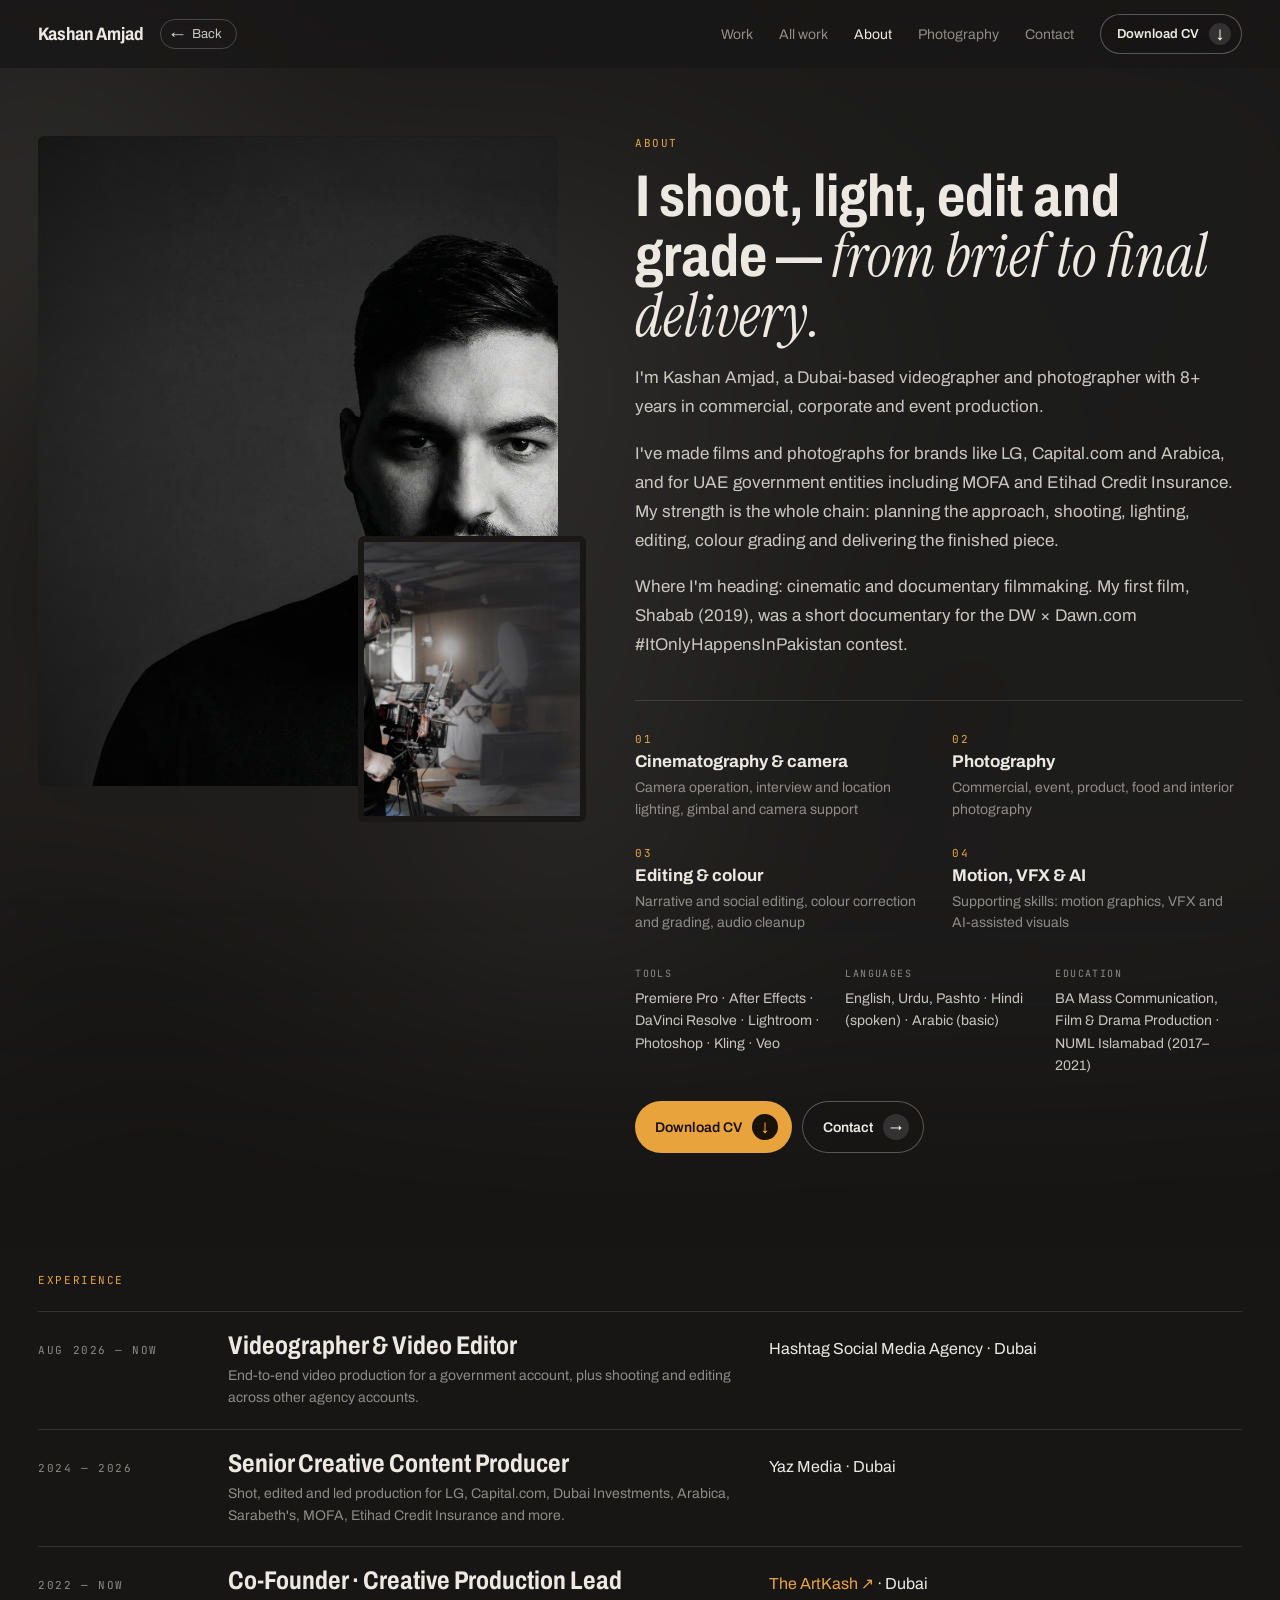
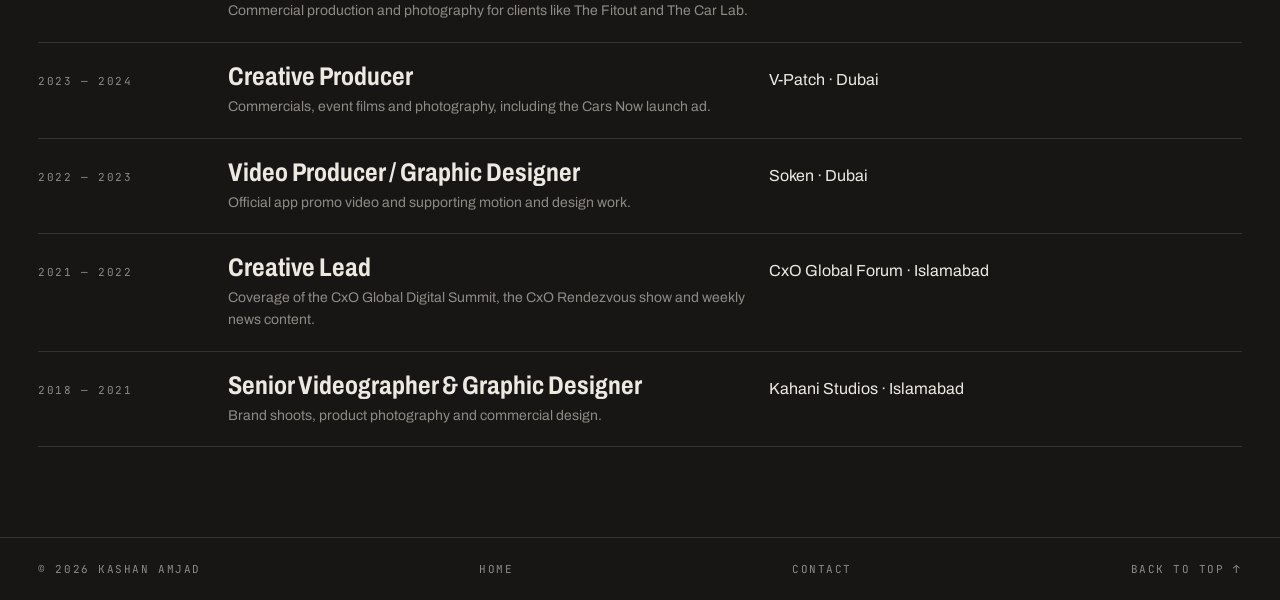
==== about/index.html @ 75e59e35 "Fix back to top, open CV in new tab, keep phone intro text off the face Co-Authored-By: Claude Opus " ====
<!doctype html>
<html lang="en">
<head>
  <meta charset="utf-8" />
  <meta name="viewport" content="width=device-width, initial-scale=1" />
  <title>About — Kashan Amjad</title>
  <meta name="description" content="About Kashan Amjad: Dubai-based senior videographer and photographer with 8+ years across commercials, corporate films, events, interiors and food." />
  <meta name="theme-color" content="#171615" />
  <link rel="icon" href="/webicon.PNG" />
  <link rel="preconnect" href="https://fonts.googleapis.com" />
  <link rel="preconnect" href="https://fonts.gstatic.com" crossorigin />
  <link href="https://fonts.googleapis.com/css2?family=Archivo:wdth,wght@62..125,300..900&family=Instrument+Serif:ital@0;1&family=JetBrains+Mono:wght@400;500&display=swap" rel="stylesheet" />
  <link rel="stylesheet" href="/assets/css/site.css" />
</head>
<body>
  <div class="grain" aria-hidden="true"></div>
  <header class="site-header always">
    <div class="left"><a class="brand" href="/">Kashan Amjad</a><a class="back" href="/" data-back>← <span>Back</span></a></div>
    <nav class="site-nav" aria-label="Main">
      <a href="/#work">Work</a><a href="/#more">All work</a><a href="/about/" aria-current="page">About</a><a href="/photography/">Photography</a><a href="/#contact">Contact</a>
      <a class="pill ghost sm" data-cv href="/cv/" target="_blank" rel="noopener">Download CV <i>↓</i></a>
      <button class="menu-btn" aria-label="Menu" aria-expanded="false"><span></span><span></span></button>
    </nav>
  </header>
  <div class="mobile-menu"><a href="/#work">Work</a><a href="/#more">All work</a><a href="/about/">About</a><a href="/photography/">Photography</a><a href="/#contact">Contact</a><a class="pill solid" data-cv href="/cv/" target="_blank" rel="noopener">Download CV <i>↓</i></a></div>

    <main class="page" id="main">
    <div class="page-ambient" style="background-image:url(/assets/media/people/at-work.jpg)"></div>
    <section class="about">
      <div class="pics reveal"><div class="main" id="pic-main" role="img" aria-label="Portrait of Kashan Amjad"></div><div class="small" id="pic-small" role="img"></div></div>
      <div>
        <div class="mono amber">About</div>
        <h1 id="ab-h"></h1>
        <div class="bio" id="ab-bio"></div>
        <div class="skills" id="ab-skills"></div>
        <div class="facts-row"><div><span class="mono">Tools</span><span id="ab-tools"></span></div><div><span class="mono">Languages</span><span id="ab-lang"></span></div><div><span class="mono">Education</span><span id="ab-edu"></span></div></div>
        <div class="p-ctas"><a class="pill solid" data-cv href="/cv/" target="_blank" rel="noopener">Download CV <i>↓</i></a><a class="pill ghost" href="/#contact">Contact <i>→</i></a></div>
      </div>
    </section>
    <section class="xp"><div class="mono amber">Experience</div><ol id="xp"></ol></section>
  </main>

  <footer class="site-footer mono"><span>© <span data-year></span> Kashan Amjad</span><a href="/">Home</a><a href="/#contact">Contact</a><a href="#top" data-top>Back to top ↑</a></footer>
  <script src="/assets/js/common.js"></script>
  <script>
  (async () => {
    const { $, esc, load, header, reveal, fillProfile } = KA;
    header();
    const { profile: me } = await load();
    const a = me.about;
    $("#pic-main").style.backgroundImage = `url(${me.portrait})`;
    $("#pic-small").style.backgroundImage = `url(${a.photo})`;
    $("#pic-small").setAttribute("aria-label", a.photo_alt || "");
    $("#ab-h").innerHTML = `${esc(a.headline)} <span class="serif">${esc(a.headline_accent)}</span>`;
    $("#ab-bio").innerHTML = (a.bio || []).map((t) => `<p>${esc(t)}</p>`).join("");
    $("#ab-skills").innerHTML = (a.skills || []).map((s, i) => `<div><span class="mono amber">0${i + 1}</span><b>${esc(s.name)}</b><p>${esc(s.detail)}</p></div>`).join("");
    $("#ab-tools").textContent = (a.tools || []).join(" · ");
    $("#ab-lang").textContent = a.languages || "";
    $("#ab-edu").textContent = a.education || "";
    $("#xp").innerHTML = (me.experience || []).map((x) => `<li><span class="mono muted">${esc(x.dates)}</span><div><b>${esc(x.title)}</b><p>${esc(x.summary || "")}</p></div><span class="co">${x.link ? `<a href="${esc(x.link)}" target="_blank" rel="noopener">${esc(x.company)} ↗</a>` : esc(x.company)} · ${esc(x.place || "")}</span></li>`).join("");
    fillProfile(me);
    reveal();
  })();
  </script>
</body>
</html>
---- assets/css/site.css ----
/* Kashan Amjad — portfolio. Content lives in /content/*.json (edited via Pages CMS). */
:root{
  --bg:#171615; --bg2:#1f1d1b; --text:#ede9e2; --soft:#c9c5be; --muted:#8e8a84; --line:rgba(255,255,255,.12);
  --amber:#e8a33d; --ink:#1a1206;
  --display:"Archivo",system-ui,-apple-system,sans-serif; --serif:"Instrument Serif",Georgia,serif; --mono:"JetBrains Mono",ui-monospace,monospace;
  --ease:cubic-bezier(.22,1,.36,1); --pad:clamp(20px,3vw,40px);
}
*,*::before,*::after{box-sizing:border-box;margin:0;padding:0}
html{scroll-behavior:smooth;-webkit-text-size-adjust:100%}
body{background:var(--bg);color:var(--text);font-family:var(--display);-webkit-font-smoothing:antialiased;overflow-x:hidden;min-height:100vh}
img,video{display:block;max-width:100%}
a{color:inherit}
button{font:inherit;color:inherit;background:none;border:0;cursor:pointer}
:focus-visible{outline:2px solid var(--amber);outline-offset:3px}
::selection{background:var(--amber);color:var(--ink)}

.mono{font-family:var(--mono);font-size:11px;letter-spacing:.14em;text-transform:uppercase}
.serif{font-family:var(--serif);font-style:italic;font-weight:400}
.amber{color:var(--amber)}
.muted{color:var(--muted)}
.sr-only{position:absolute;width:1px;height:1px;overflow:hidden;clip:rect(0 0 0 0);white-space:nowrap}

.grain{position:fixed;inset:0;pointer-events:none;z-index:90;opacity:.08;mix-blend-mode:overlay;background-image:url("data:image/svg+xml,%3Csvg xmlns='http://www.w3.org/2000/svg' width='200' height='200'%3E%3Cfilter id='n'%3E%3CfeTurbulence type='fractalNoise' baseFrequency='.85' numOctaves='3' stitchTiles='stitch'/%3E%3C/filter%3E%3Crect width='100%25' height='100%25' filter='url(%23n)'/%3E%3C/svg%3E")}
.glass{background:rgba(28,26,24,.42);backdrop-filter:blur(22px) saturate(1.3);-webkit-backdrop-filter:blur(22px) saturate(1.3);border:1px solid rgba(255,255,255,.12);border-radius:16px}

.pill{display:inline-flex;align-items:center;gap:10px;border-radius:999px;padding:12px 14px 12px 20px;font-size:14px;font-weight:600;text-decoration:none;white-space:nowrap;transition:transform .3s var(--ease),background .3s,border-color .3s}
.pill:hover{transform:translateY(-2px)}
.pill i{width:26px;height:26px;border-radius:50%;display:grid;place-items:center;font-style:normal;font-size:12px;flex:none}
.pill.solid{background:var(--amber);color:var(--ink)} .pill.solid i{background:var(--ink);color:var(--amber)}
.pill.ghost{border:1px solid rgba(255,255,255,.28);background:rgba(23,22,21,.35);backdrop-filter:blur(12px);-webkit-backdrop-filter:blur(12px)}
.pill.ghost:hover{border-color:rgba(255,255,255,.6)}
.pill.ghost i{background:rgba(255,255,255,.12)}
.pill.sm{padding:8px 10px 8px 16px;font-size:13px} .pill.sm i{width:22px;height:22px}

/* header */
.site-header{position:fixed;top:0;left:0;right:0;display:flex;justify-content:space-between;align-items:center;padding:20px var(--pad);z-index:60;transition:background .4s,padding .4s}
.site-header.solid,.site-header.always{background:rgba(23,22,21,.72);backdrop-filter:blur(16px);-webkit-backdrop-filter:blur(16px);padding-top:14px;padding-bottom:14px}
.brand{font-size:18px;font-weight:700;font-stretch:85%;text-decoration:none;transition:opacity .4s,transform .4s var(--ease)}
.home .site-header:not(.solid) .brand{opacity:0;transform:translateY(-6px);pointer-events:none}
.site-nav{display:flex;gap:26px;font-size:14px;color:var(--muted);align-items:center}
.site-nav a{text-decoration:none;transition:color .25s} .site-nav a:hover,.site-nav a[aria-current]{color:var(--text)}
.site-nav .pill{color:var(--text)}
.menu-btn{display:none;width:40px;height:40px;border-radius:50%;border:1px solid rgba(255,255,255,.28);position:relative}
.menu-btn span{position:absolute;left:12px;right:12px;height:1.5px;background:var(--text);transition:transform .35s var(--ease),top .35s var(--ease)}
.menu-btn span:first-child{top:16px} .menu-btn span:last-child{top:22px}
.menu-btn[aria-expanded="true"] span:first-child{top:19px;transform:rotate(45deg)}
.menu-btn[aria-expanded="true"] span:last-child{top:19px;transform:rotate(-45deg)}
.mobile-menu{position:fixed;inset:0;z-index:55;background:var(--bg);display:flex;flex-direction:column;justify-content:center;gap:6px;padding:0 24px;clip-path:inset(0 0 100% 0);transition:clip-path .6s var(--ease)}
.mobile-menu.open{clip-path:inset(0)}
.mobile-menu a{font-size:52px;font-weight:800;font-stretch:68%;text-transform:uppercase;text-decoration:none;line-height:1.05}
.mobile-menu .pill{margin-top:24px;align-self:flex-start;font-size:15px;font-stretch:100%;text-transform:none}

/* reveal */
.reveal{opacity:0;transform:translateY(24px);transition:opacity .9s var(--ease),transform .9s var(--ease)}
.reveal.in{opacity:1;transform:none}
.rise{opacity:0;transform:translateY(18px);animation:rise 1s var(--ease) forwards}
@keyframes rise{to{opacity:1;transform:none}}

/* ---------- HOME: intro ---------- */
.intro{position:relative;min-height:calc(100svh - 64px);display:grid;grid-template-columns:1.05fr .95fr;align-items:center;overflow:hidden}
.intro .photo{position:absolute;right:0;top:0;bottom:0;width:62%;background:var(--bg2) 55% 30%/cover no-repeat}
.intro .photo::after{content:"";position:absolute;inset:0;background:linear-gradient(90deg,var(--bg) 0%,rgba(23,22,21,.6) 28%,rgba(23,22,21,0) 55%),linear-gradient(0deg,var(--bg) 0%,rgba(23,22,21,0) 30%)}
.intro .copy{position:relative;z-index:2;padding:120px var(--pad) 70px}
.intro h1{font-size:clamp(64px,9.5vw,152px);line-height:.84;font-weight:800;font-stretch:66%;text-transform:uppercase;margin-top:18px}
.intro h1 .serif{text-transform:none;font-size:.92em;color:var(--amber);display:block;margin-left:.15em}
.intro .role{font-size:clamp(18px,1.6vw,22px);margin-top:22px;font-weight:600}
.intro .role span{display:block;font-family:var(--mono);font-size:11px;letter-spacing:.14em;text-transform:uppercase;color:var(--muted);font-weight:400;margin-top:8px}
.intro .lead{max-width:520px;font-size:17px;line-height:1.65;color:var(--soft);margin-top:22px}
.intro .ctas{display:flex;gap:12px;margin-top:30px;flex-wrap:wrap}
.intro .clients{margin-top:40px;padding-top:18px;border-top:1px solid var(--line);max-width:560px}
.intro .clients p{margin-top:8px;font-size:14px;color:var(--soft);line-height:1.7}
.peek{position:absolute;left:0;right:0;bottom:0;height:64px;display:flex;align-items:center;justify-content:center;gap:12px;z-index:3;color:var(--muted);text-decoration:none}
.peek b{display:inline-block;width:1px;height:26px;background:linear-gradient(var(--amber),transparent);animation:drip 2s infinite}
@keyframes drip{0%{transform:scaleY(0);transform-origin:top}50%{transform:scaleY(1);transform-origin:top}100%{opacity:0}}

/* ---------- HOME: stacked carousel ---------- */
.reel{position:relative;height:100svh;min-height:640px;overflow:hidden;isolation:isolate}
.reel .ambient{position:absolute;inset:-15%;background-size:cover;background-position:center;filter:blur(100px) saturate(1.25);opacity:.38;z-index:-2;transition:background-image .8s}
.reel .vig{position:absolute;inset:0;z-index:-1;background:radial-gradient(ellipse at 50% 42%,transparent 25%,rgba(10,9,8,.75) 100%)}
.reel .label{position:absolute;top:84px;left:var(--pad);right:var(--pad);display:flex;justify-content:space-between;color:var(--muted)}
.stage{position:absolute;left:0;right:0;top:118px;height:calc(100% - 456px);touch-action:pan-y;cursor:grab;user-select:none;-webkit-user-select:none}
.stage:active{cursor:grabbing}
.card{position:absolute;left:50%;top:50%;border-radius:18px;overflow:hidden;background:var(--bg2) var(--pos,center)/cover no-repeat;
  transition:transform .8s var(--ease),filter .8s var(--ease),opacity .8s var(--ease);box-shadow:0 40px 80px -30px rgba(0,0,0,.85);will-change:transform}
.card video{position:absolute;inset:0;width:100%;height:100%;object-fit:cover;object-position:var(--pos,center);opacity:0;transition:opacity .6s}
.card.playing video{opacity:1}
.card .tag{position:absolute;left:16px;top:14px;opacity:0;transition:opacity .5s;z-index:2}
.card.active .tag{opacity:1}
.card .tag span{background:rgba(23,22,21,.6);backdrop-filter:blur(10px);padding:6px 10px;border-radius:999px;display:inline-block}
.card .mini{position:absolute;left:14px;bottom:12px;font-weight:700;font-size:15px;transition:opacity .4s;z-index:2;text-shadow:0 1px 8px rgba(0,0,0,.6)}
.card.active .mini{opacity:0}
.credits{position:absolute;left:0;right:0;bottom:36px;display:grid;grid-template-columns:1fr auto 1fr;align-items:end;padding:0 var(--pad);gap:20px}
.c-title{font-size:clamp(44px,5.4vw,82px);line-height:.88;font-weight:800;font-stretch:68%;text-transform:uppercase}
.c-sub{font-size:clamp(22px,2.1vw,30px);margin-top:4px}
.meta{display:flex;gap:28px;margin-top:14px}
.meta .mono{color:var(--muted);font-size:10px} .meta p{margin-top:5px;font-size:15px}
.swap{transition:opacity .35s,transform .45s var(--ease)} .swap.out{opacity:0;transform:translateY(10px)}
.ctr{display:flex;flex-direction:column;align-items:center;gap:14px}
.arrows{display:flex;gap:10px}
.arrows button{width:48px;height:48px;border-radius:50%;border:1px solid rgba(255,255,255,.25);background:rgba(23,22,21,.4);backdrop-filter:blur(12px);font-size:18px;transition:background .3s,color .3s}
.arrows button:hover{background:var(--amber);color:var(--ink)}
.dots{display:flex;gap:6px} .dots button{width:6px;height:6px;border-radius:3px;background:rgba(255,255,255,.3);transition:width .5s var(--ease),background .5s;padding:0}
.dots button[aria-current]{width:26px;background:var(--amber)}
.rgt{display:flex;justify-content:flex-end;gap:10px;flex-wrap:wrap}

/* ---------- windows grid (home "More work" + /work/) ---------- */
.more{padding:110px var(--pad) 90px;position:relative}
.sec-head{display:flex;justify-content:space-between;align-items:flex-end;gap:20px;flex-wrap:wrap}
.h-xl{font-size:clamp(56px,7vw,110px);line-height:.85;font-weight:800;font-stretch:68%;text-transform:uppercase}
.h-xl .serif{text-transform:none;color:var(--amber)}
.filters{display:flex;gap:8px;flex-wrap:wrap;font-size:13px}
.filters button{border-radius:999px;padding:9px 16px;border:1px solid rgba(255,255,255,.14);background:rgba(28,26,24,.42);backdrop-filter:blur(12px);transition:background .3s,color .3s}
.filters button[aria-pressed="true"]{background:var(--text);color:var(--bg);border-color:var(--text)}
.grid{display:grid;grid-template-columns:repeat(4,1fr);grid-auto-rows:220px;grid-auto-flow:dense;gap:14px;margin-top:30px}
.win{position:relative;border-radius:14px;overflow:hidden;background:var(--bg2) var(--pos,center)/cover no-repeat;text-decoration:none;transition:transform .5s var(--ease)}
.win:hover{transform:scale(.985)}
.win::before{content:"";position:absolute;inset:0;background:linear-gradient(0deg,rgba(23,22,21,.7),transparent 55%)}
.win .cap{position:absolute;left:10px;right:10px;bottom:10px;padding:12px 14px}
.win .cap b{display:block;font-size:18px;font-stretch:85%}
.win .cap span{display:block;font-family:var(--mono);font-size:9px;letter-spacing:.14em;text-transform:uppercase;color:#d8d3cb;margin-top:5px}
.win.big{grid-column:span 2;grid-row:span 2} .win.wide{grid-column:span 2}
.win[hidden]{display:none}

/* ---------- contact ---------- */
.contact{padding:100px var(--pad) 70px;border-top:1px solid var(--line);position:relative;overflow:hidden}
.contact::before{content:"";position:absolute;width:900px;height:900px;right:-300px;bottom:-560px;background:radial-gradient(circle,rgba(232,163,61,.18),transparent 60%);pointer-events:none}
.contact h2{font-size:clamp(56px,9vw,150px);line-height:.85;font-weight:800;font-stretch:66%;text-transform:uppercase;position:relative;margin-top:16px}
.contact h2 .serif{display:block;text-transform:none;font-weight:400;color:var(--amber)}
.contact .row{display:flex;gap:12px;flex-wrap:wrap;margin-top:36px;position:relative}
.site-footer{display:flex;justify-content:space-between;gap:16px;flex-wrap:wrap;padding:24px var(--pad);border-top:1px solid var(--line);color:var(--muted)}
.site-footer a{text-decoration:none} .site-footer a:hover{color:var(--amber)}

/* ---------- project page ---------- */
.page{padding-top:96px}
.project{display:grid;grid-template-columns:minmax(320px,440px) 1fr;gap:clamp(28px,4vw,56px);padding:24px var(--pad) 80px;position:relative}
.project .ambient,.page-ambient{position:fixed;inset:-15%;background-size:cover;background-position:center;filter:blur(110px) saturate(1.2);opacity:.22;z-index:-1;pointer-events:none}
.p-info{position:sticky;top:96px;align-self:start}
.p-title{font-size:clamp(48px,5vw,80px);line-height:.88;font-weight:800;font-stretch:64%;text-transform:uppercase;margin-top:14px;overflow-wrap:break-word;hyphens:manual}
.p-sub{font-size:clamp(24px,2.4vw,34px);margin-top:6px}
.p-summary{margin-top:22px;font-size:16px;line-height:1.65;color:var(--soft)}
.facts{margin-top:26px;border-top:1px solid var(--line)}
.facts div{display:grid;grid-template-columns:110px 1fr;gap:12px;padding:11px 0;border-bottom:1px solid var(--line);font-size:15px}
.facts dt{color:var(--muted)} .facts dd{line-height:1.45}
.p-ctas{display:flex;gap:10px;margin-top:24px;flex-wrap:wrap}
.p-media{min-width:0}
.hero-media{position:relative;aspect-ratio:16/9;border-radius:12px;overflow:hidden;background:var(--bg2) var(--pos,center)/cover no-repeat}
.hero-media video{position:absolute;inset:0;width:100%;height:100%;object-fit:cover}
button.hero-media{display:block;width:100%;text-align:left}
.hero-media.v{aspect-ratio:9/16;width:auto;height:min(78svh,820px);max-width:100%;margin:0 auto}
.hero-cta{position:absolute;left:16px;bottom:16px}
.films{display:grid;grid-template-columns:repeat(auto-fill,minmax(220px,1fr));gap:12px;margin-top:14px}
.film{position:relative;aspect-ratio:16/9;border-radius:10px;overflow:hidden;background:var(--bg2) center/cover no-repeat;text-align:left}
.film::after{content:"";position:absolute;inset:0;background:linear-gradient(0deg,rgba(23,22,21,.75),transparent 60%)}
.film .play{position:absolute;right:10px;top:10px;width:40px;height:40px;border-radius:50%;background:var(--amber);color:var(--ink);display:grid;place-items:center;font-size:13px;padding-left:2px;z-index:2;transition:transform .3s var(--ease)}
.film:hover .play{transform:scale(1.1)}
.film span{position:absolute;left:12px;bottom:10px;z-index:2;font-weight:700;font-size:15px}
.stills{columns:2;column-gap:12px;margin-top:14px}
.stills button{display:block;width:100%;margin-bottom:12px;border-radius:10px;overflow:hidden;break-inside:avoid}
.stills img{width:100%;height:auto;transition:transform .8s var(--ease)}
.stills button:hover img{transform:scale(1.03)}
.label-row{display:flex;justify-content:space-between;align-items:center;margin-top:36px;color:var(--muted)}
.next{display:flex;align-items:center;justify-content:space-between;gap:20px;padding:0 var(--pad);height:140px;position:relative;overflow:hidden;text-decoration:none;border-top:1px solid var(--line)}
.next .bgi{position:absolute;inset:0;background:center/cover no-repeat;filter:brightness(.35);transition:transform 1.2s var(--ease),filter .6s}
.next:hover .bgi{transform:scale(1.04);filter:brightness(.5)}
.next > *:not(.bgi){position:relative}
.next b{font-size:clamp(40px,5vw,72px);font-weight:800;font-stretch:68%;text-transform:uppercase}

/* ---------- about ---------- */
.about{display:grid;grid-template-columns:minmax(300px,520px) 1fr;gap:clamp(32px,6vw,80px);padding:40px var(--pad) 80px}
.about .pics{position:relative;align-self:start}
.about .pics .main{aspect-ratio:4/5;border-radius:6px;background:var(--bg2) 30% center/cover no-repeat}
.about .pics .small{position:absolute;right:-28px;bottom:-36px;width:44%;aspect-ratio:4/5;border-radius:6px;border:6px solid var(--bg);background:var(--bg2) center/cover no-repeat}
.about h1{font-size:clamp(40px,4.6vw,68px);line-height:1.02;font-weight:700;font-stretch:78%;margin-top:16px}
.about h1 .serif{font-weight:400}
.about .bio p{margin-top:18px;font-size:17px;line-height:1.7;color:var(--soft);max-width:680px}
.skills{display:grid;grid-template-columns:repeat(2,1fr);gap:22px 28px;margin-top:40px;padding-top:28px;border-top:1px solid var(--line)}
.skills b{display:block;font-size:17px;margin-top:6px} .skills p{color:var(--muted);font-size:14px;line-height:1.55;margin-top:6px}
.facts-row{display:grid;grid-template-columns:repeat(3,1fr);gap:24px;margin-top:32px;font-size:14px;color:var(--soft);line-height:1.6}
.facts-row .mono{color:var(--muted);font-size:10px;display:block;margin-bottom:6px}
.xp{padding:40px var(--pad) 90px}
.xp ol{list-style:none;margin-top:24px;border-top:1px solid var(--line)}
.xp li{display:grid;grid-template-columns:170px 1.1fr 1fr;gap:20px;padding:20px 0;border-bottom:1px solid var(--line);align-items:baseline}
.xp li b{font-size:clamp(20px,2vw,26px);font-weight:700;font-stretch:80%}
.xp li p{color:var(--muted);font-size:14px;line-height:1.55;margin-top:6px}
.xp li .co{font-size:16px} .xp li .co a{text-decoration:none;color:var(--amber)}

/* ---------- photography ---------- */
.photo-head{padding:40px var(--pad) 0}
.masonry{columns:4 260px;column-gap:12px;padding:30px var(--pad) 90px}
.masonry button{display:block;width:100%;margin-bottom:12px;border-radius:10px;overflow:hidden;break-inside:avoid;position:relative}
.masonry img{width:100%;height:auto;transition:transform .8s var(--ease)}
.masonry button:hover img{transform:scale(1.03)}
.masonry button span{position:absolute;left:10px;bottom:10px;opacity:0;transition:opacity .3s;background:rgba(23,22,21,.6);padding:5px 9px;border-radius:999px}
.masonry button:hover span{opacity:1}

/* ---------- lightbox / film modal ---------- */
.modal{position:fixed;inset:0;z-index:100;background:rgba(10,9,8,.92);backdrop-filter:blur(10px);display:grid;place-items:center;padding:64px 16px;opacity:0;transition:opacity .35s}
.modal[hidden]{display:none}
.modal.show{opacity:1}
.modal .stage-m{width:min(1280px,100%);display:grid;place-items:center}
.modal iframe,.modal video{width:100%;aspect-ratio:16/9;max-height:calc(100svh - 160px);border:0;border-radius:8px;background:#000}
.modal iframe.v{width:auto;height:min(calc(100svh - 150px),900px);aspect-ratio:9/16;max-width:100%}
.modal img{max-width:100%;max-height:calc(100svh - 140px);width:auto;border-radius:6px}
.modal .x,.modal .nav{position:absolute;width:46px;height:46px;border-radius:50%;border:1px solid rgba(255,255,255,.2);background:rgba(23,22,21,.6);display:grid;place-items:center;font-size:16px}
.modal .x{top:16px;right:16px} .modal .nav.prev{left:16px;top:50%} .modal .nav.next{right:16px;top:50%}
.modal .x:hover,.modal .nav:hover{background:var(--amber);color:var(--ink)}
.modal .cap{position:absolute;bottom:18px;left:0;right:0;text-align:center;color:var(--muted)}

/* ---------- 404 ---------- */
.notfound{min-height:100svh;display:grid;place-items:center;text-align:center;padding:var(--pad)}

/* ---------- responsive ---------- */
@media (max-width:860px){
  .site-nav a:not(.pill){display:none}
  .menu-btn{display:block}
  .intro{grid-template-columns:1fr;align-items:end;min-height:calc(100svh - 56px)}
  .intro .photo{width:100%;height:62%;bottom:auto;background-position:50% 25%}
  .intro .photo::after{background:linear-gradient(0deg,var(--bg) 2%,rgba(23,22,21,0) 55%)}
  .intro .copy{padding:0 20px 84px}
  .intro h1{font-size:64px}
  .intro .lead{font-size:15px}
  .intro .clients{display:none}
  .reel .label .hint{display:none}
  .stage{top:110px;height:calc(100% - 390px)}
  .card{border-radius:14px}
  .credits{grid-template-columns:1fr;gap:14px;bottom:26px}
  .c-title{font-size:40px} .c-sub{font-size:22px} .meta{gap:18px} .meta p{font-size:13px}
  .ctr{order:3;flex-direction:row;justify-content:space-between} .arrows{display:none}
  .rgt{order:2;justify-content:flex-start} .rgt .pill{font-size:13px;padding:9px 10px 9px 16px}
  .grid{grid-template-columns:1fr 1fr;grid-auto-rows:150px;gap:8px}
  .win.big{grid-row:span 1}
  .win .cap{padding:8px 10px;left:6px;right:6px;bottom:6px} .win .cap b{font-size:14px} .win .cap span{font-size:8px}
  .project{grid-template-columns:1fr}
  .p-info{position:static}
  .about{grid-template-columns:1fr}
  .about .pics{max-width:420px}
  .about .pics .small{right:-8px}
  .skills,.facts-row{grid-template-columns:1fr}
  .xp li{grid-template-columns:1fr;gap:4px}
  .stills{columns:1}
  .next{height:110px}
}
@media (prefers-reduced-motion:reduce){
  *,*::before,*::after{animation:none!important;transition-duration:.01ms!important}
  html{scroll-behavior:auto}
  .reveal,.rise{opacity:1;transform:none}
}

/* in-card player */
.card .ctrls{position:absolute;right:12px;bottom:14px;display:flex;gap:8px;z-index:3;opacity:0;transform:translateY(6px);transition:opacity .4s,transform .4s var(--ease);pointer-events:none}
.card.active .ctrls{opacity:1;transform:none;pointer-events:auto}
.ctl{width:40px;height:40px;border-radius:50%;display:grid;place-items:center;background:rgba(23,22,21,.55);backdrop-filter:blur(10px);-webkit-backdrop-filter:blur(10px);border:1px solid rgba(255,255,255,.22);color:var(--text);transition:background .25s,color .25s}
.ctl:hover{background:var(--amber);color:var(--ink)}
.card .progress{position:absolute;left:0;right:0;bottom:0;height:3px;background:rgba(255,255,255,.12);opacity:0;transition:opacity .4s;z-index:3}
.card.active .progress{opacity:1}
.card .progress i{display:block;height:100%;width:0;background:var(--amber)}
.card video{object-fit:contain;background:#000}
.card:not(.active) video{object-fit:cover}
/* film windows under the active card */
.fwins{position:absolute;left:50%;transform:translateX(-50%);top:calc(118px + (100% - 420px) + 14px);display:flex;gap:10px;max-width:calc(100% - 2 * var(--pad));overflow-x:auto;scrollbar-width:none;opacity:0;transition:opacity .4s;z-index:20}
.fwins::-webkit-scrollbar{display:none}
.fwins.has{opacity:1}
.fwin{flex:none;width:132px;aspect-ratio:16/9;border-radius:8px;background:var(--bg2) center/cover no-repeat;position:relative;overflow:hidden;border:1px solid rgba(255,255,255,.14);opacity:.6;transition:opacity .3s,border-color .3s,transform .3s var(--ease)}
.fwin::after{content:"";position:absolute;inset:0;background:linear-gradient(0deg,rgba(23,22,21,.8),transparent 65%)}
.fwin span{position:absolute;left:8px;bottom:6px;font-size:11px;font-weight:600;z-index:1;text-align:left}
.fwin:hover{opacity:.9;transform:translateY(-2px)}
.fwin.on{opacity:1;border-color:var(--amber);box-shadow:0 0 0 1px var(--amber)}
/* back button on inner pages */
.back{display:inline-flex;align-items:center;gap:8px;margin-left:16px;font-size:13px;color:var(--soft);text-decoration:none;border:1px solid rgba(255,255,255,.2);border-radius:999px;padding:7px 14px 7px 10px;transition:border-color .25s,color .25s}
.back:hover{color:var(--text);border-color:rgba(255,255,255,.5)}
.left{display:flex;align-items:center}
@media (max-width:860px){
  .stage{top:104px;height:calc(100% - 450px)}
  .fwins{top:calc(104px + (100% - 450px) + 10px);gap:8px}
  .fwin{width:96px}
  .ctl{width:36px;height:36px}
  .back span{display:none}
}

/* project page player */
.player{position:relative;width:100%;aspect-ratio:16/9;border-radius:12px;overflow:hidden;background:#000;margin:0 auto}
.player.v{width:auto;height:min(78svh,820px);max-width:100%}
.player video{position:absolute;inset:0;width:100%;height:100%;object-fit:contain;background:#000}
.film.on{outline:2px solid var(--amber);outline-offset:2px}
[hidden]{display:none!important}
.brand{white-space:nowrap}
@media (max-width:860px){ .films{grid-template-columns:repeat(2,1fr);gap:8px} .film span{font-size:13px} .film .play{width:32px;height:32px;font-size:11px} }
@media (max-width:480px){ .site-nav .pill{display:none} .brand{font-size:16px} }

/* photos inside carousel cards */
.card .still{position:absolute;inset:0;width:100%;height:100%;object-fit:contain;background:#000;opacity:0;transition:opacity .45s}
.card.is-photo .still{opacity:1}
.card.is-photo video{opacity:0}
.card.is-photo .snd,.card.is-photo .progress{display:none}
.fwin.photo span b{font-size:9px;letter-spacing:.14em;color:#d8d3cb;font-weight:500}

/* Films | Photos switch + window row */
.fwins{display:flex;flex-direction:column;align-items:center;gap:10px;overflow:visible;top:calc(118px + (100% - 456px) + 12px)}
.fswitch{display:inline-flex;padding:4px;gap:4px;border-radius:999px;background:rgba(28,26,24,.55);backdrop-filter:blur(12px);-webkit-backdrop-filter:blur(12px);border:1px solid rgba(255,255,255,.14)}
.fswitch button{padding:6px 14px;border-radius:999px;font-size:12px;font-weight:600;color:var(--soft);transition:background .25s,color .25s}
.fswitch button span{font-family:var(--mono);font-size:10px;opacity:.7;margin-left:4px}
.fswitch button[aria-selected="true"]{background:var(--text);color:var(--bg)}
.frow{display:flex;gap:10px;max-width:calc(100vw - 2 * var(--pad));overflow-x:auto;scrollbar-width:none;padding:2px}
.frow::-webkit-scrollbar{display:none}
.fwin img{position:absolute;inset:0;width:100%;height:100%;object-fit:cover}
.fwin span{z-index:2}
.fwin::after{z-index:1}
@media (max-width:860px){
  .stage{height:calc(100% - 486px)}
  .fwins{top:calc(104px + (100% - 486px) + 10px);gap:8px}
}

/* phone intro: keep the text below the face */
@media (max-width:860px){
  .intro{display:block;min-height:0;padding-bottom:64px}
  .intro .photo{position:relative;inset:auto;width:100%;height:min(58svh,520px);background-position:50% 18%}
  .intro .photo::after{background:linear-gradient(0deg,var(--bg) 0%,rgba(23,22,21,0) 32%)}
  .intro .copy{padding:0 20px 24px;margin-top:-36px}
  .intro h1{margin-top:12px}
}
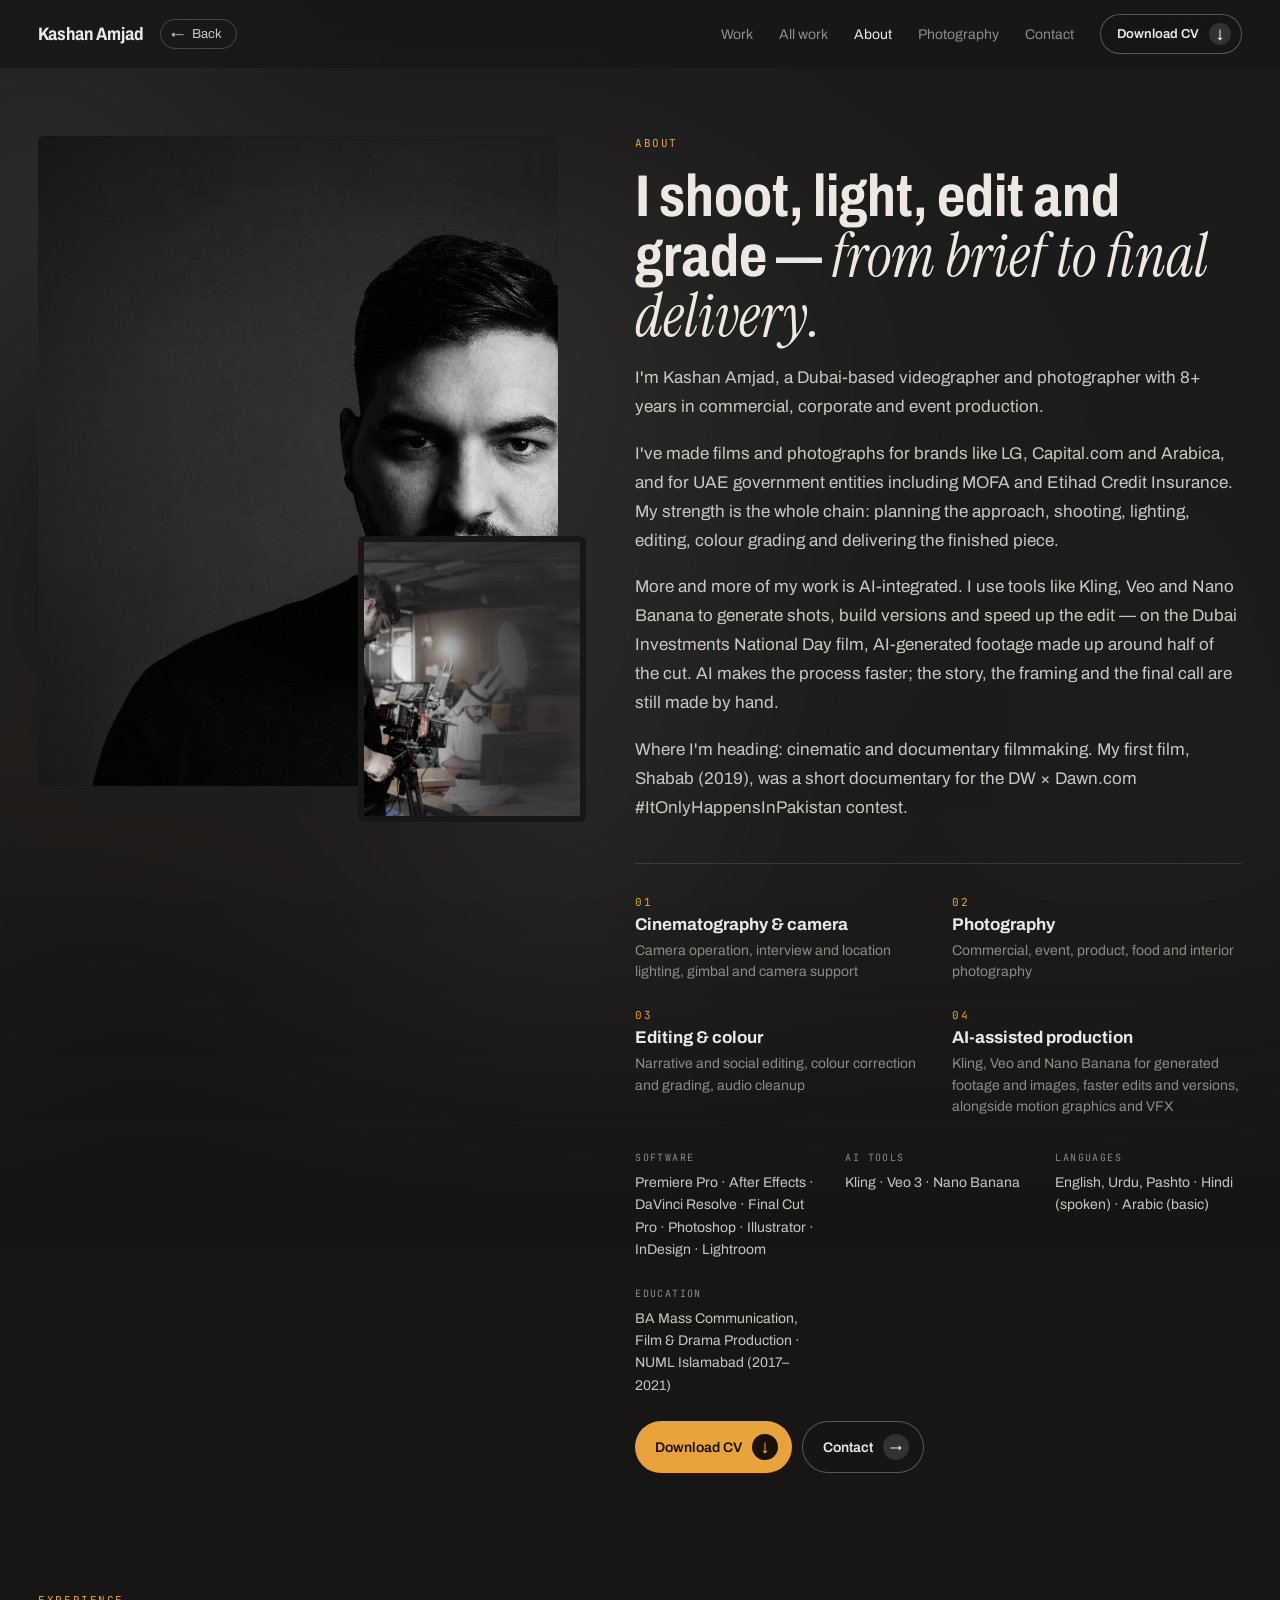
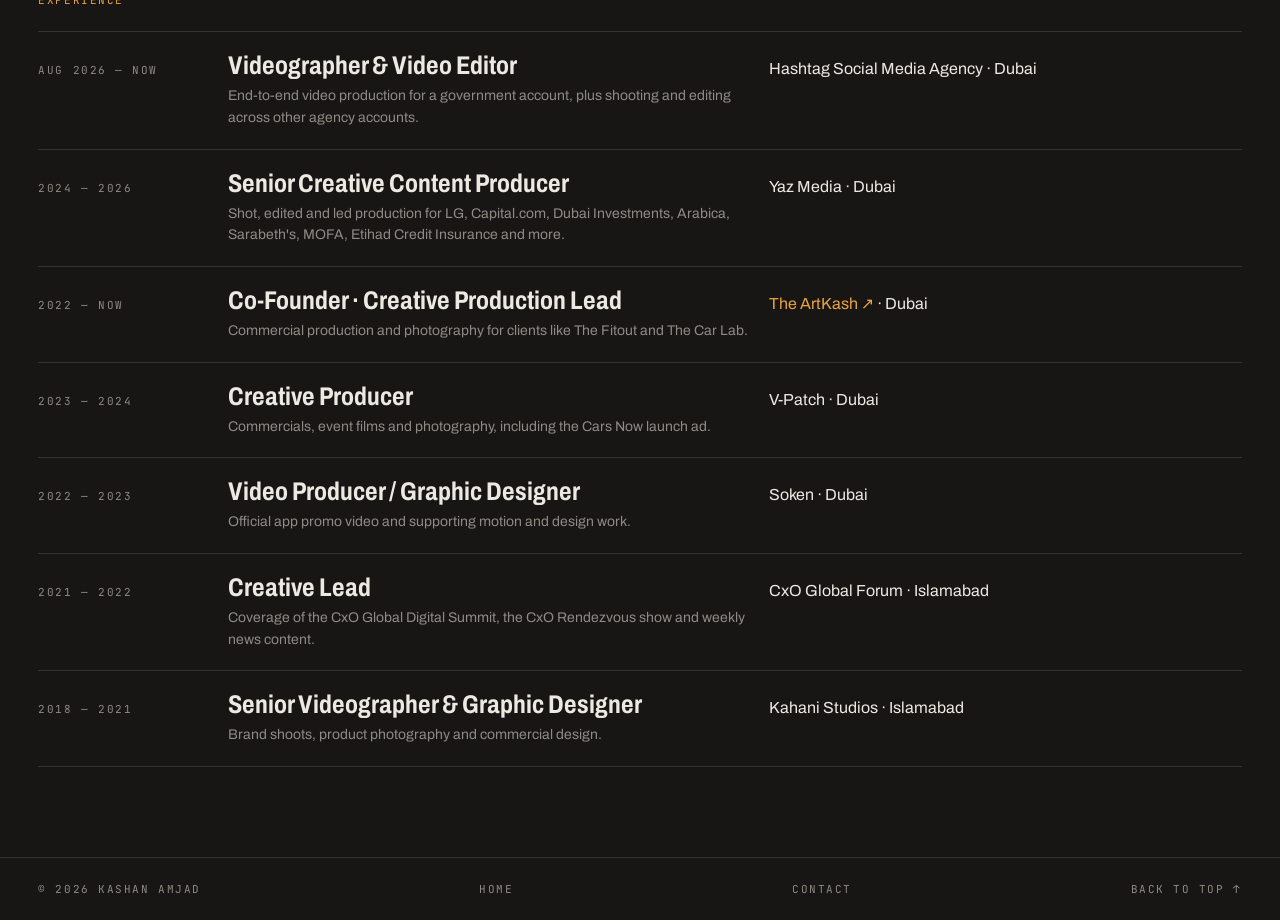
==== commit 6a405ef5: "CV: prominent website link, Key clients, AI tools; more AI-workflow focus in site copy Co-Authored-B" ====
--- a/about/index.html
+++ b/about/index.html
@@ -10,7 +10,7 @@
   <link rel="preconnect" href="https://fonts.googleapis.com" />
   <link rel="preconnect" href="https://fonts.gstatic.com" crossorigin />
   <link href="https://fonts.googleapis.com/css2?family=Archivo:wdth,wght@62..125,300..900&family=Instrument+Serif:ital@0;1&family=JetBrains+Mono:wght@400;500&display=swap" rel="stylesheet" />
-  <link rel="stylesheet" href="/assets/css/site.css" />
+  <link rel="stylesheet" href="/assets/css/site.css?v=3" />
 </head>
 <body>
   <div class="grain" aria-hidden="true"></div>
@@ -33,7 +33,7 @@
         <h1 id="ab-h"></h1>
         <div class="bio" id="ab-bio"></div>
         <div class="skills" id="ab-skills"></div>
-        <div class="facts-row"><div><span class="mono">Tools</span><span id="ab-tools"></span></div><div><span class="mono">Languages</span><span id="ab-lang"></span></div><div><span class="mono">Education</span><span id="ab-edu"></span></div></div>
+        <div class="facts-row"><div><span class="mono">Software</span><span id="ab-tools"></span></div><div><span class="mono amber">AI tools</span><span id="ab-ai"></span></div><div><span class="mono">Languages</span><span id="ab-lang"></span></div><div><span class="mono">Education</span><span id="ab-edu"></span></div></div>
         <div class="p-ctas"><a class="pill solid" data-cv href="/cv/" target="_blank" rel="noopener">Download CV <i>↓</i></a><a class="pill ghost" href="/#contact">Contact <i>→</i></a></div>
       </div>
     </section>
@@ -41,7 +41,7 @@
   </main>
 
   <footer class="site-footer mono"><span>© <span data-year></span> Kashan Amjad</span><a href="/">Home</a><a href="/#contact">Contact</a><a href="#top" data-top>Back to top ↑</a></footer>
-  <script src="/assets/js/common.js"></script>
+  <script src="/assets/js/common.js?v=3"></script>
   <script>
   (async () => {
     const { $, esc, load, header, reveal, fillProfile } = KA;
@@ -55,6 +55,7 @@
     $("#ab-bio").innerHTML = (a.bio || []).map((t) => `<p>${esc(t)}</p>`).join("");
     $("#ab-skills").innerHTML = (a.skills || []).map((s, i) => `<div><span class="mono amber">0${i + 1}</span><b>${esc(s.name)}</b><p>${esc(s.detail)}</p></div>`).join("");
     $("#ab-tools").textContent = (a.tools || []).join(" · ");
+    $("#ab-ai").textContent = (a.ai_tools || []).join(" · ");
     $("#ab-lang").textContent = a.languages || "";
     $("#ab-edu").textContent = a.education || "";
     $("#xp").innerHTML = (me.experience || []).map((x) => `<li><span class="mono muted">${esc(x.dates)}</span><div><b>${esc(x.title)}</b><p>${esc(x.summary || "")}</p></div><span class="co">${x.link ? `<a href="${esc(x.link)}" target="_blank" rel="noopener">${esc(x.company)} ↗</a>` : esc(x.company)} · ${esc(x.place || "")}</span></li>`).join("");
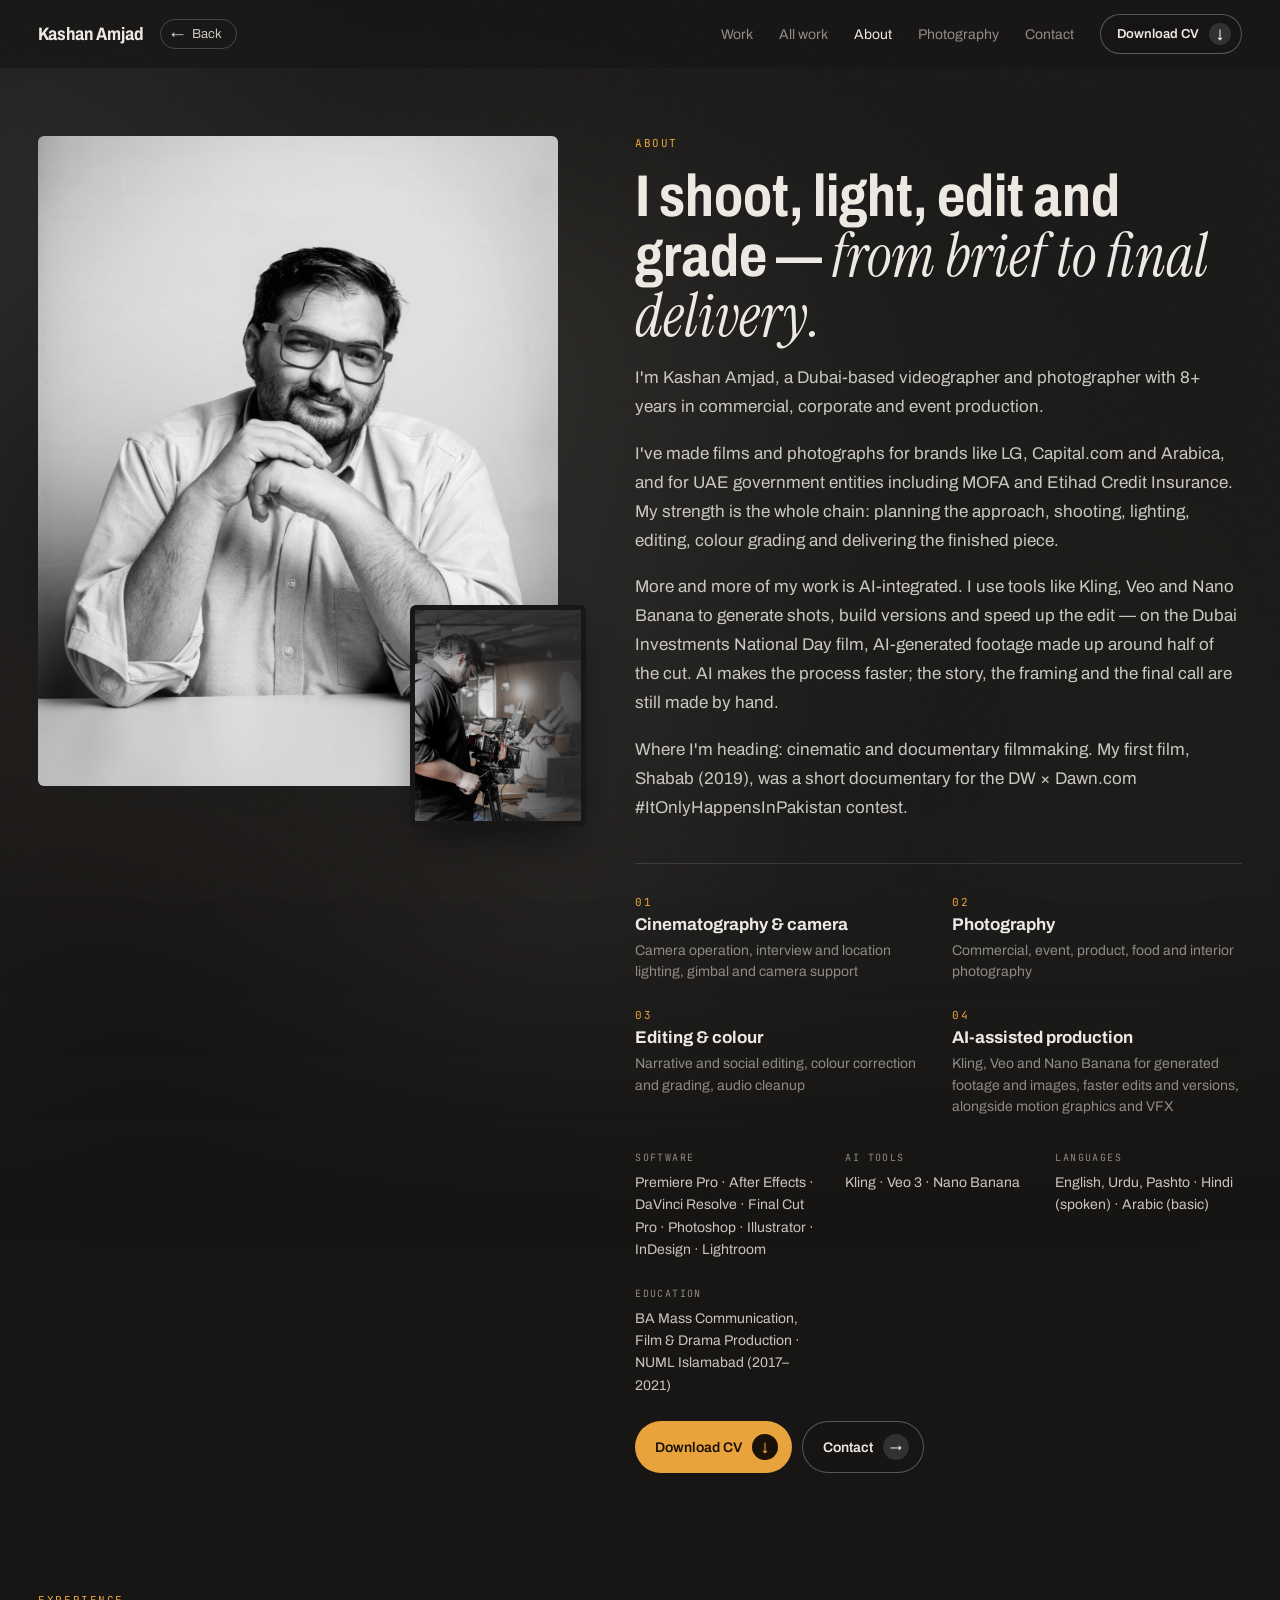
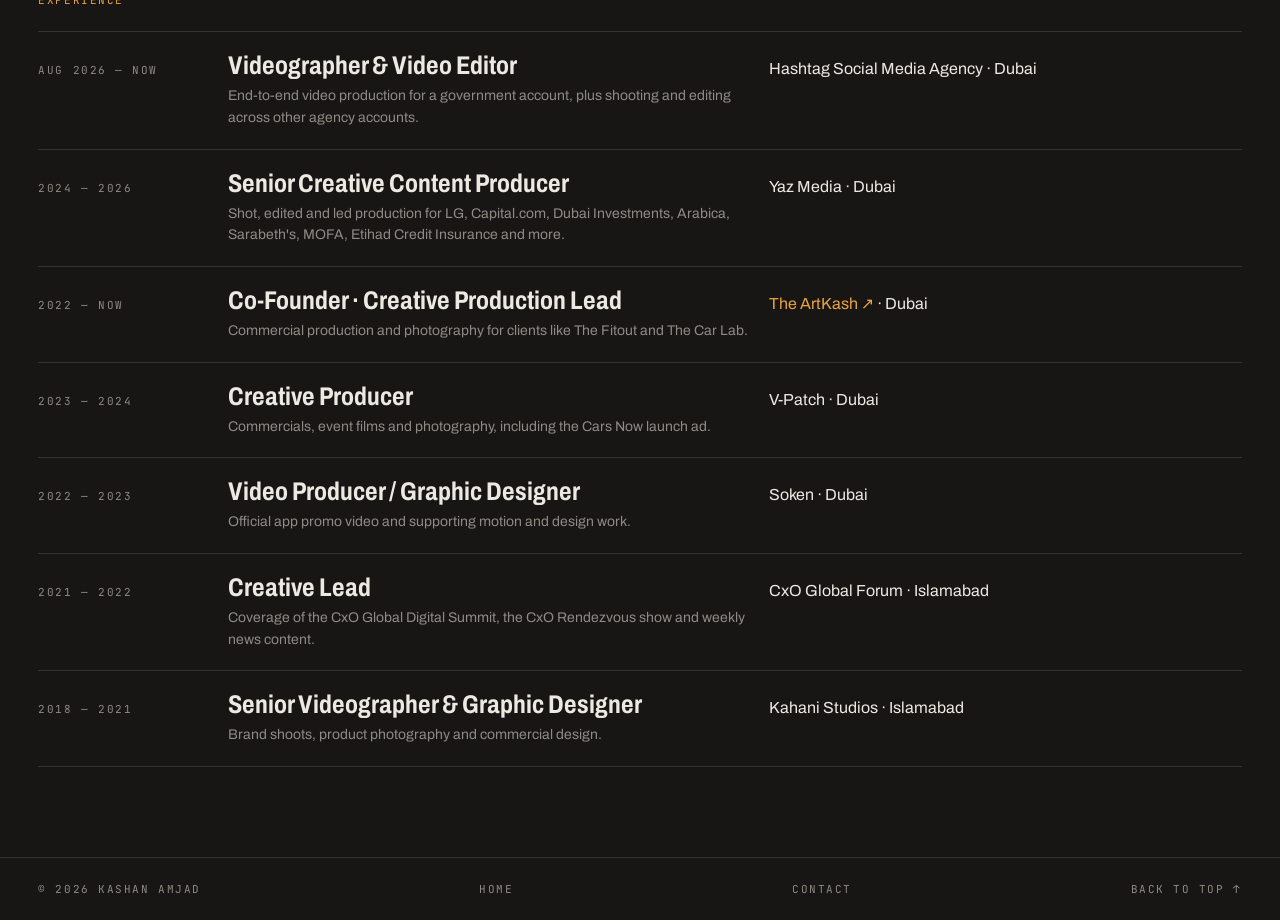
==== commit 7c6d3750: "About: new main portrait, reframe the at-the-camera photo Co-Authored-By: Claude Opus 5.5 <noreply@a" ====
--- a/about/index.html
+++ b/about/index.html
@@ -10,7 +10,7 @@
   <link rel="preconnect" href="https://fonts.googleapis.com" />
   <link rel="preconnect" href="https://fonts.gstatic.com" crossorigin />
   <link href="https://fonts.googleapis.com/css2?family=Archivo:wdth,wght@62..125,300..900&family=Instrument+Serif:ital@0;1&family=JetBrains+Mono:wght@400;500&display=swap" rel="stylesheet" />
-  <link rel="stylesheet" href="/assets/css/site.css?v=3" />
+  <link rel="stylesheet" href="/assets/css/site.css?v=6" />
 </head>
 <body>
   <div class="grain" aria-hidden="true"></div>
@@ -41,14 +41,14 @@
   </main>
 
   <footer class="site-footer mono"><span>© <span data-year></span> Kashan Amjad</span><a href="/">Home</a><a href="/#contact">Contact</a><a href="#top" data-top>Back to top ↑</a></footer>
-  <script src="/assets/js/common.js?v=3"></script>
+  <script src="/assets/js/common.js?v=4"></script>
   <script>
   (async () => {
     const { $, esc, load, header, reveal, fillProfile } = KA;
     header();
     const { profile: me } = await load();
     const a = me.about;
-    $("#pic-main").style.backgroundImage = `url(${me.portrait})`;
+    $("#pic-main").style.backgroundImage = `url(${a.main_photo || me.portrait})`;
     $("#pic-small").style.backgroundImage = `url(${a.photo})`;
     $("#pic-small").setAttribute("aria-label", a.photo_alt || "");
     $("#ab-h").innerHTML = `${esc(a.headline)} <span class="serif">${esc(a.headline_accent)}</span>`;
--- a/assets/css/site.css
+++ b/assets/css/site.css
@@ -168,8 +168,8 @@
 /* ---------- about ---------- */
 .about{display:grid;grid-template-columns:minmax(300px,520px) 1fr;gap:clamp(32px,6vw,80px);padding:40px var(--pad) 80px}
 .about .pics{position:relative;align-self:start}
-.about .pics .main{aspect-ratio:4/5;border-radius:6px;background:var(--bg2) 30% center/cover no-repeat}
-.about .pics .small{position:absolute;right:-28px;bottom:-36px;width:44%;aspect-ratio:4/5;border-radius:6px;border:6px solid var(--bg);background:var(--bg2) center/cover no-repeat}
+.about .pics .main{aspect-ratio:4/5;border-radius:6px;background:var(--bg2) 50% 35%/cover no-repeat}
+.about .pics .small{position:absolute;right:-28px;bottom:-40px;width:34%;aspect-ratio:4/5;border-radius:6px;border:5px solid var(--bg);background:var(--bg2) 18% 40%/cover no-repeat;box-shadow:0 20px 40px -12px rgba(0,0,0,.6)}
 .about h1{font-size:clamp(40px,4.6vw,68px);line-height:1.02;font-weight:700;font-stretch:78%;margin-top:16px}
 .about h1 .serif{font-weight:400}
 .about .bio p{margin-top:18px;font-size:17px;line-height:1.7;color:var(--soft);max-width:680px}
@@ -234,7 +234,6 @@
   .p-info{position:static}
   .about{grid-template-columns:1fr}
   .about .pics{max-width:420px}
-  .about .pics .small{right:-8px}
   .skills,.facts-row{grid-template-columns:1fr}
   .xp li{grid-template-columns:1fr;gap:4px}
   .stills{columns:1}
@@ -318,3 +317,5 @@
   .intro .copy{padding:0 20px 24px;margin-top:-36px}
   .intro h1{margin-top:12px}
 }
+
+@media (max-width:860px){ .about .pics .small{right:-8px;bottom:-24px;width:38%} .about .pics{margin-bottom:24px} }
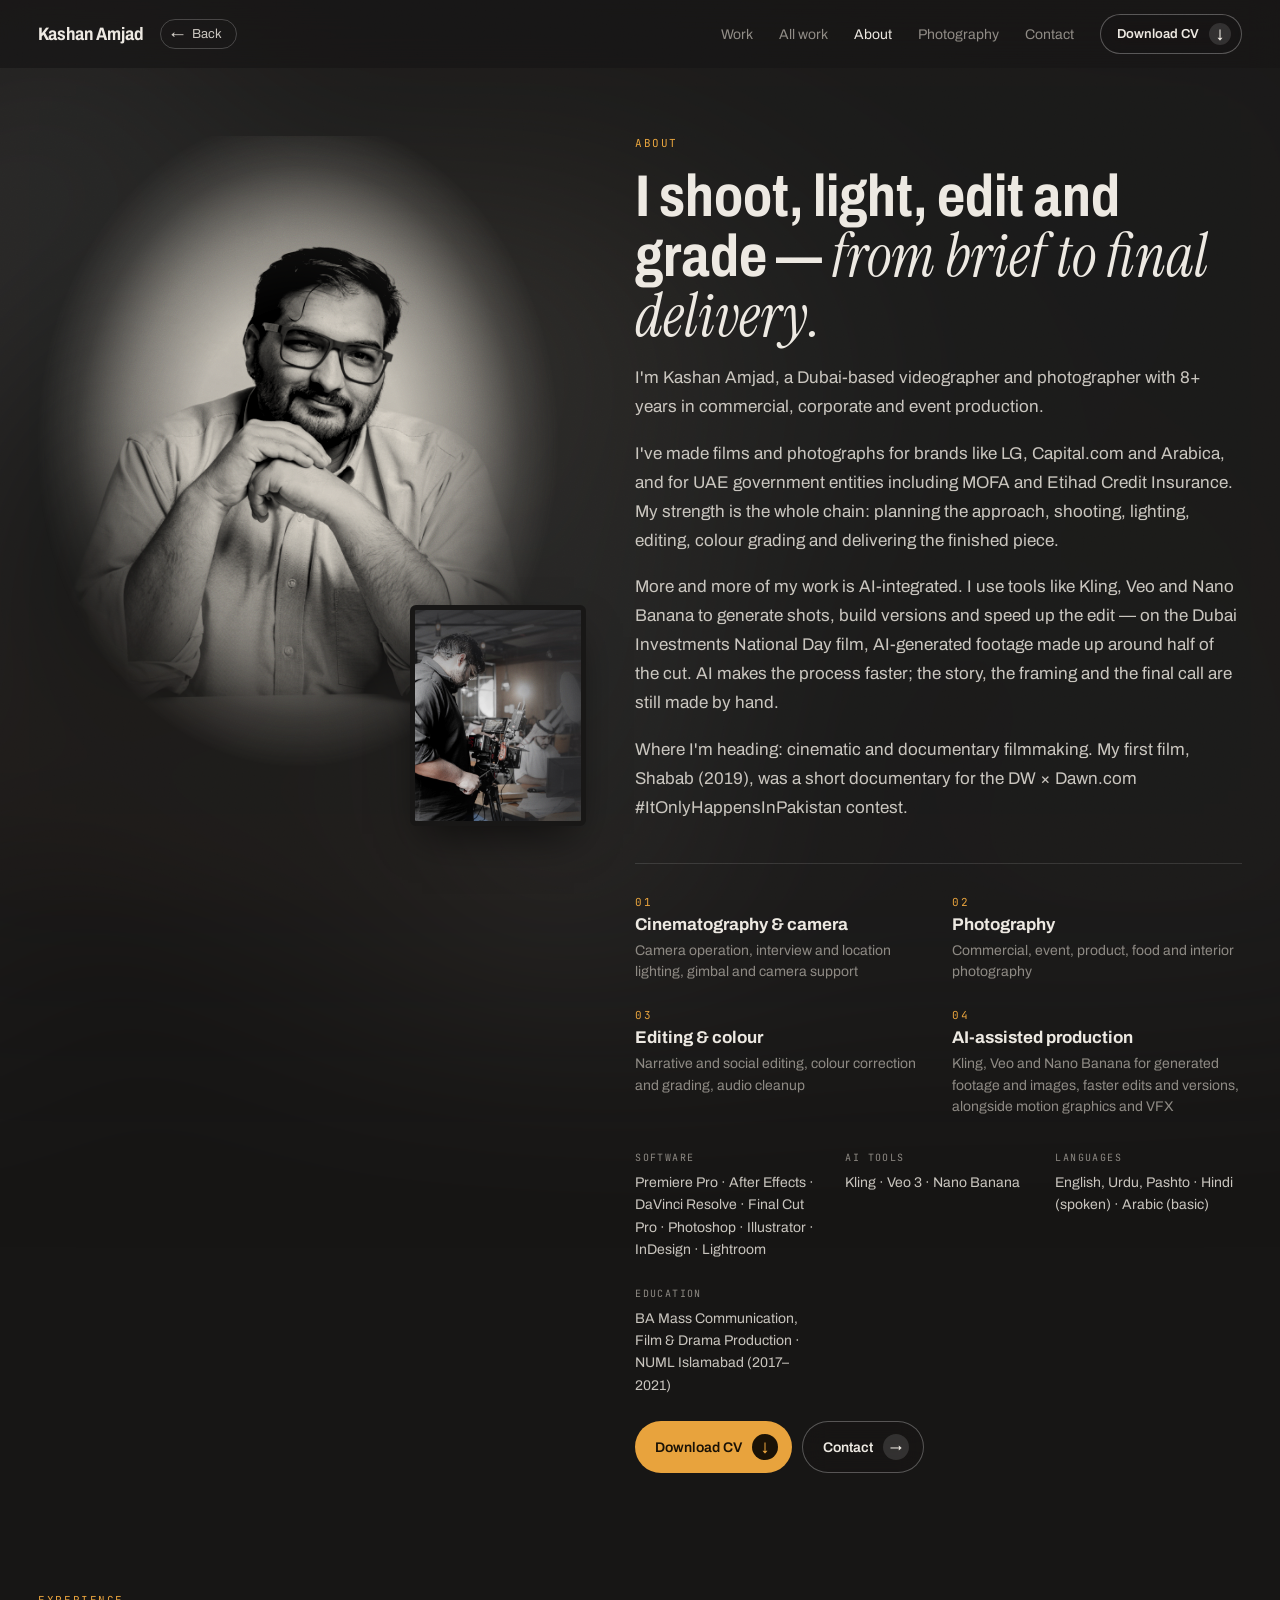
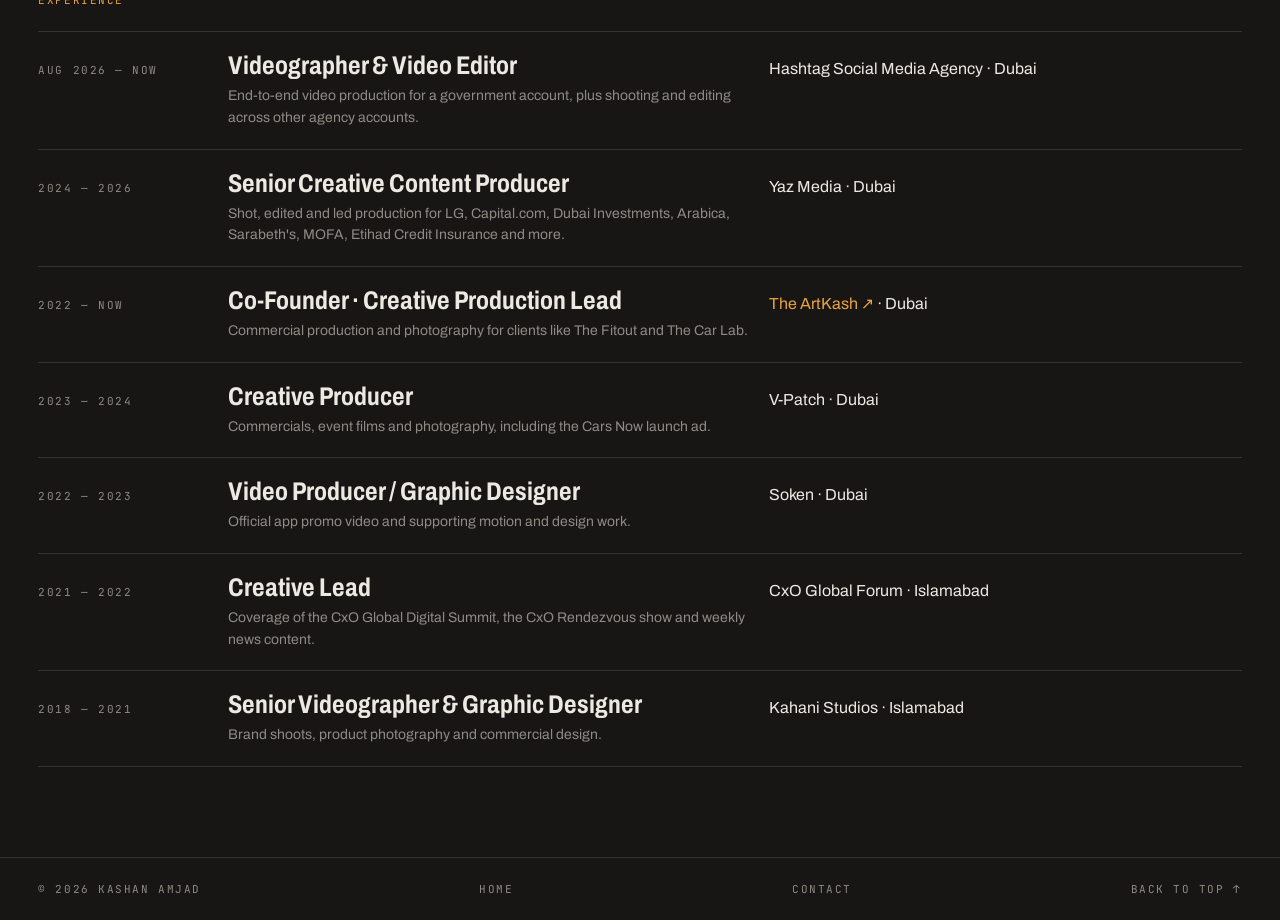
==== commit b8521c77: "About portrait: fade white background into the dark theme Co-Authored-By: Claude Opus 5.5 <noreply@a" ====
--- a/about/index.html
+++ b/about/index.html
@@ -10,7 +10,7 @@
   <link rel="preconnect" href="https://fonts.googleapis.com" />
   <link rel="preconnect" href="https://fonts.gstatic.com" crossorigin />
   <link href="https://fonts.googleapis.com/css2?family=Archivo:wdth,wght@62..125,300..900&family=Instrument+Serif:ital@0;1&family=JetBrains+Mono:wght@400;500&display=swap" rel="stylesheet" />
-  <link rel="stylesheet" href="/assets/css/site.css?v=6" />
+  <link rel="stylesheet" href="/assets/css/site.css?v=9" />
 </head>
 <body>
   <div class="grain" aria-hidden="true"></div>
--- a/assets/css/site.css
+++ b/assets/css/site.css
@@ -319,3 +319,8 @@
 }
 
 @media (max-width:860px){ .about .pics .small{right:-8px;bottom:-24px;width:38%} .about .pics{margin-bottom:24px} }
+
+/* About portrait: fade the white studio background into the dark page (spotlight look) */
+.about .pics .main{border-radius:0;background-color:transparent;filter:brightness(.78) contrast(1.18) sepia(.2);
+  -webkit-mask-image:radial-gradient(ellipse 56% 56% at 50% 47%,#000 36%,rgba(0,0,0,.6) 58%,rgba(0,0,0,.18) 76%,transparent 90%);
+          mask-image:radial-gradient(ellipse 56% 56% at 50% 47%,#000 36%,rgba(0,0,0,.6) 58%,rgba(0,0,0,.18) 76%,transparent 90%)}
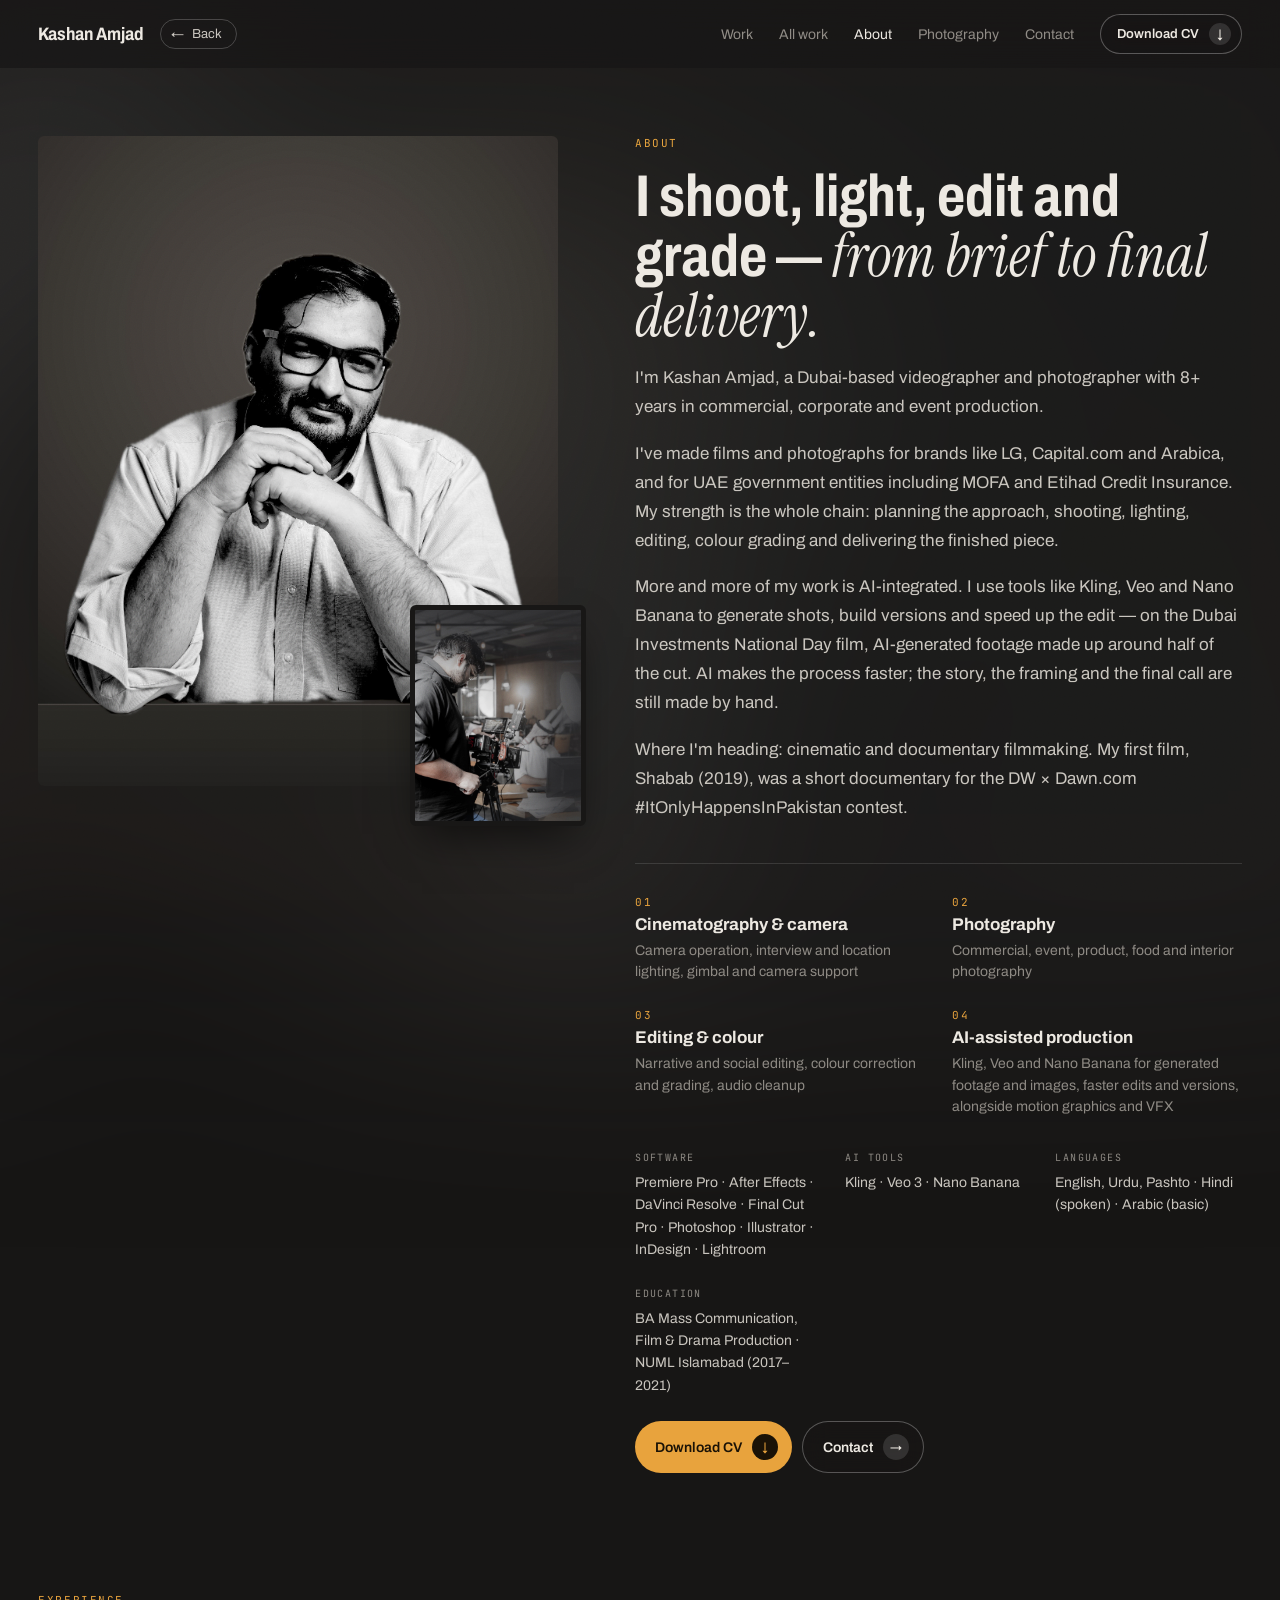
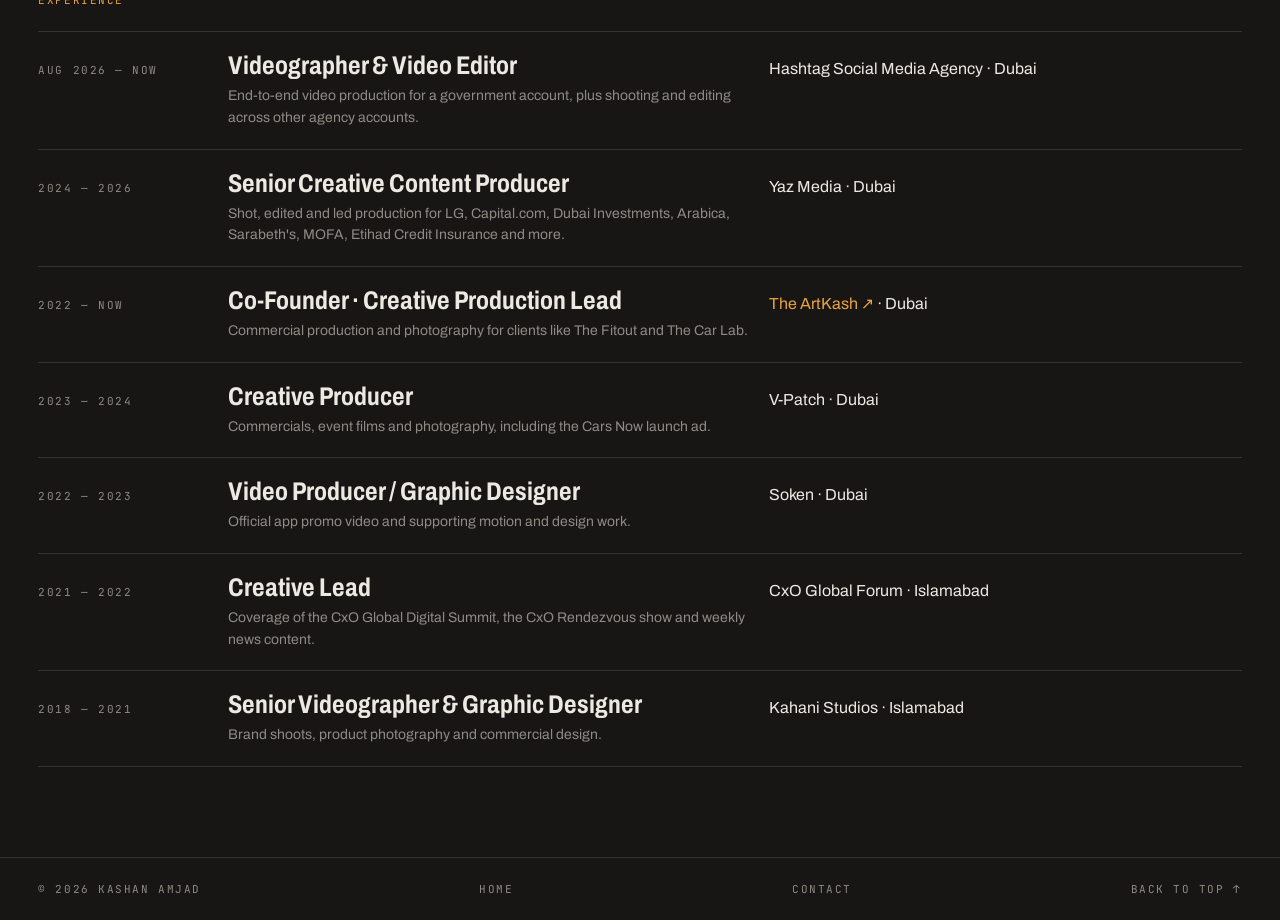
==== commit 4a01eb20: "About portrait: replace white background with a dark studio backdrop Co-Authored-By: Claude Opus 5.5" ====
--- a/about/index.html
+++ b/about/index.html
@@ -10,7 +10,7 @@
   <link rel="preconnect" href="https://fonts.googleapis.com" />
   <link rel="preconnect" href="https://fonts.gstatic.com" crossorigin />
   <link href="https://fonts.googleapis.com/css2?family=Archivo:wdth,wght@62..125,300..900&family=Instrument+Serif:ital@0;1&family=JetBrains+Mono:wght@400;500&display=swap" rel="stylesheet" />
-  <link rel="stylesheet" href="/assets/css/site.css?v=9" />
+  <link rel="stylesheet" href="/assets/css/site.css?v=10" />
 </head>
 <body>
   <div class="grain" aria-hidden="true"></div>
--- a/assets/css/site.css
+++ b/assets/css/site.css
@@ -320,7 +320,5 @@
 
 @media (max-width:860px){ .about .pics .small{right:-8px;bottom:-24px;width:38%} .about .pics{margin-bottom:24px} }
 
-/* About portrait: fade the white studio background into the dark page (spotlight look) */
-.about .pics .main{border-radius:0;background-color:transparent;filter:brightness(.78) contrast(1.18) sepia(.2);
-  -webkit-mask-image:radial-gradient(ellipse 56% 56% at 50% 47%,#000 36%,rgba(0,0,0,.6) 58%,rgba(0,0,0,.18) 76%,transparent 90%);
-          mask-image:radial-gradient(ellipse 56% 56% at 50% 47%,#000 36%,rgba(0,0,0,.6) 58%,rgba(0,0,0,.18) 76%,transparent 90%)}
+/* About portrait: dark studio version (background replaced) */
+.about .pics .main{background-position:50% 30%}
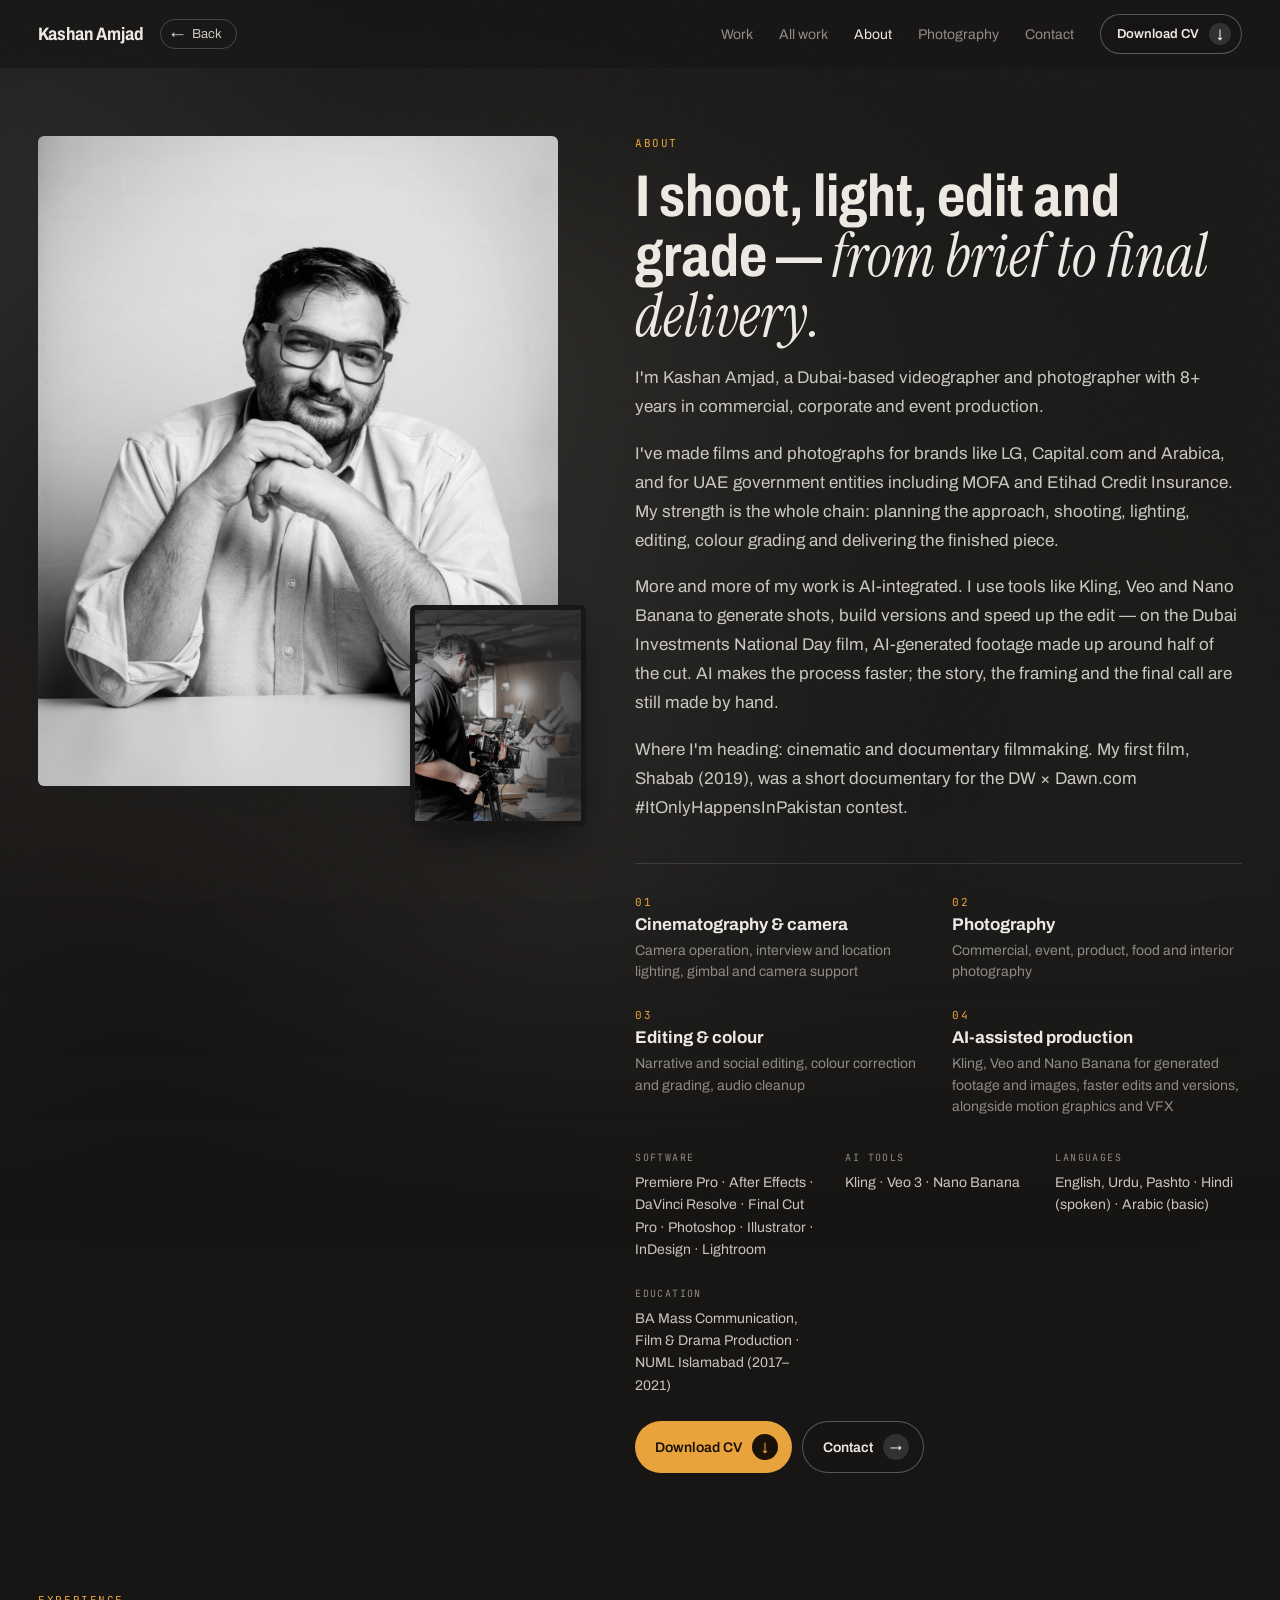
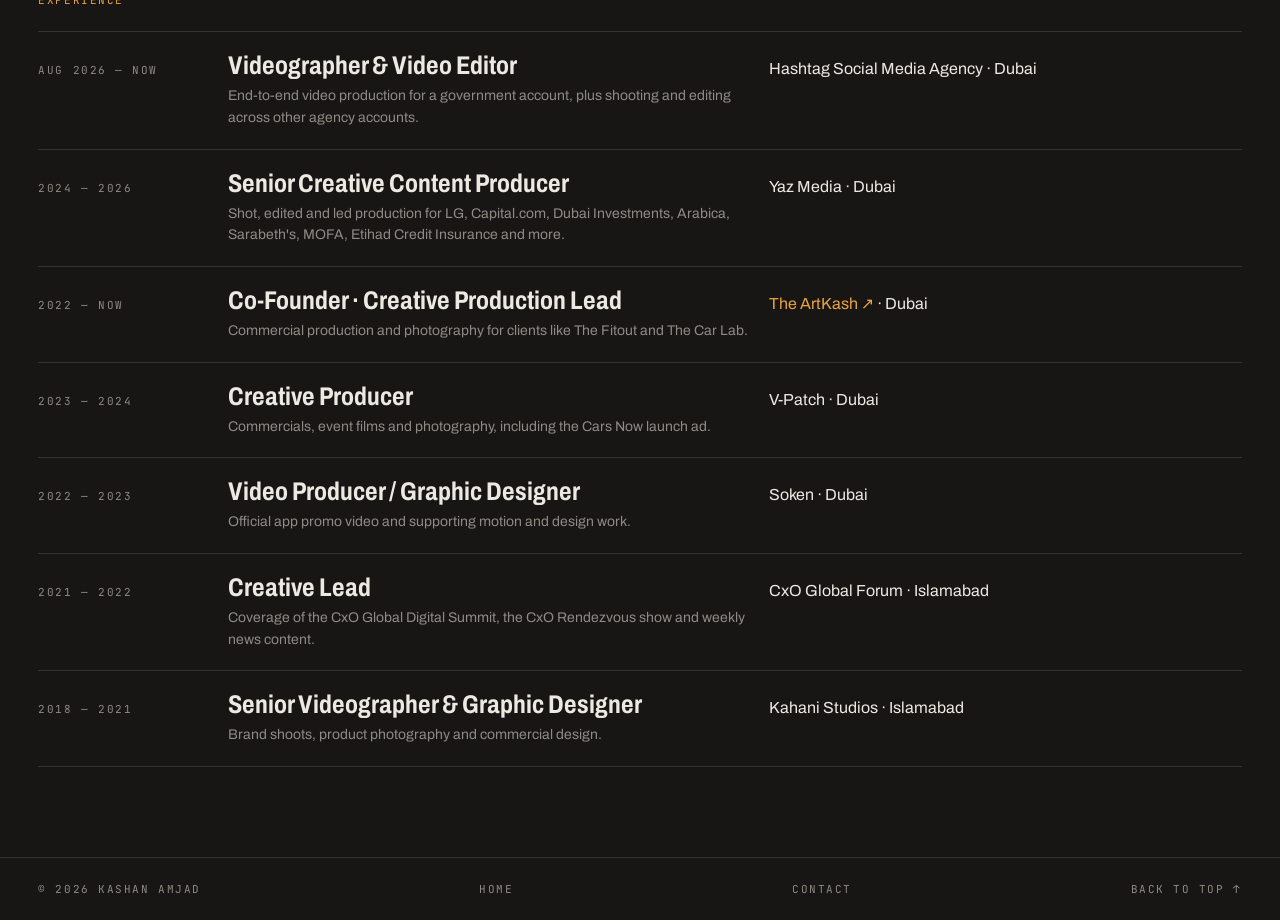
==== commit 22a2080a: "About portrait: back to the original white-background photo Co-Authored-By: Claude Opus 5.5 <noreply" ====
--- a/about/index.html
+++ b/about/index.html
@@ -10,7 +10,7 @@
   <link rel="preconnect" href="https://fonts.googleapis.com" />
   <link rel="preconnect" href="https://fonts.gstatic.com" crossorigin />
   <link href="https://fonts.googleapis.com/css2?family=Archivo:wdth,wght@62..125,300..900&family=Instrument+Serif:ital@0;1&family=JetBrains+Mono:wght@400;500&display=swap" rel="stylesheet" />
-  <link rel="stylesheet" href="/assets/css/site.css?v=10" />
+  <link rel="stylesheet" href="/assets/css/site.css?v=11" />
 </head>
 <body>
   <div class="grain" aria-hidden="true"></div>
--- a/assets/css/site.css
+++ b/assets/css/site.css
@@ -319,6 +319,3 @@
 }
 
 @media (max-width:860px){ .about .pics .small{right:-8px;bottom:-24px;width:38%} .about .pics{margin-bottom:24px} }
-
-/* About portrait: dark studio version (background replaced) */
-.about .pics .main{background-position:50% 30%}
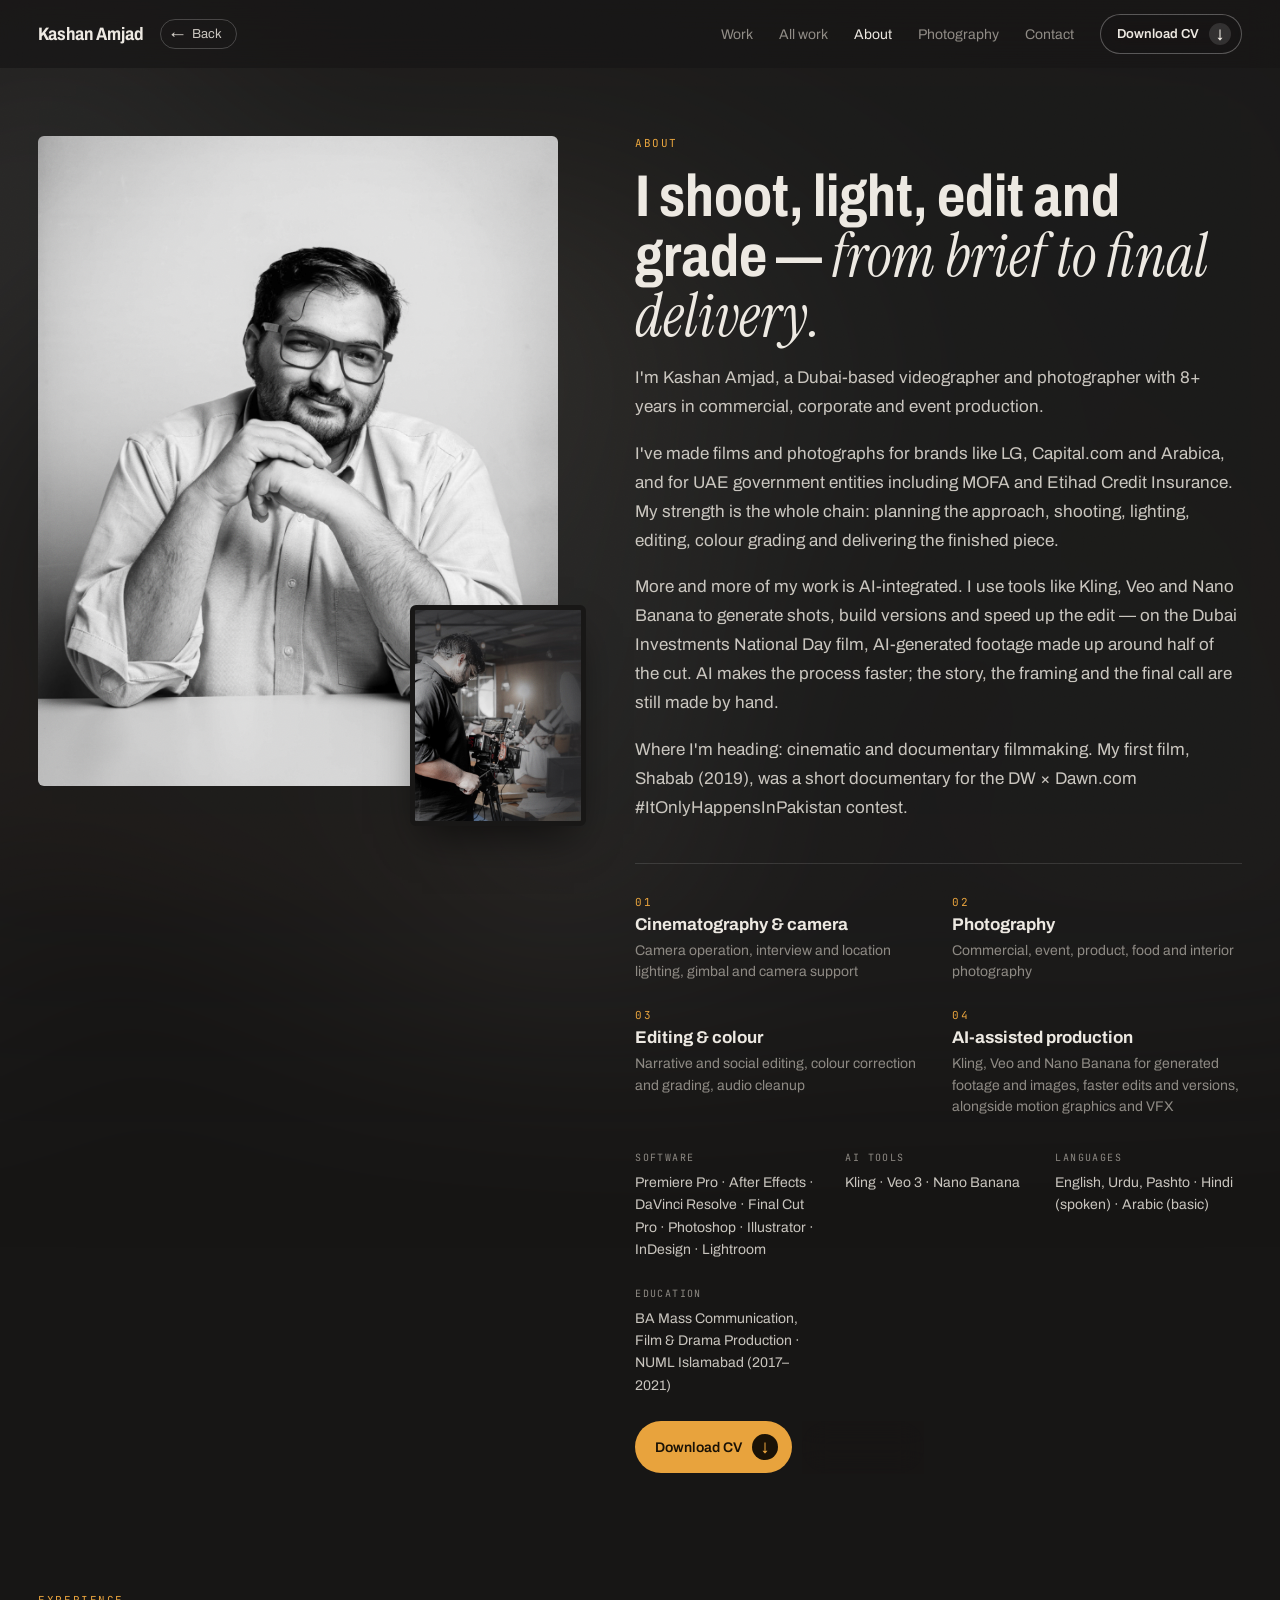
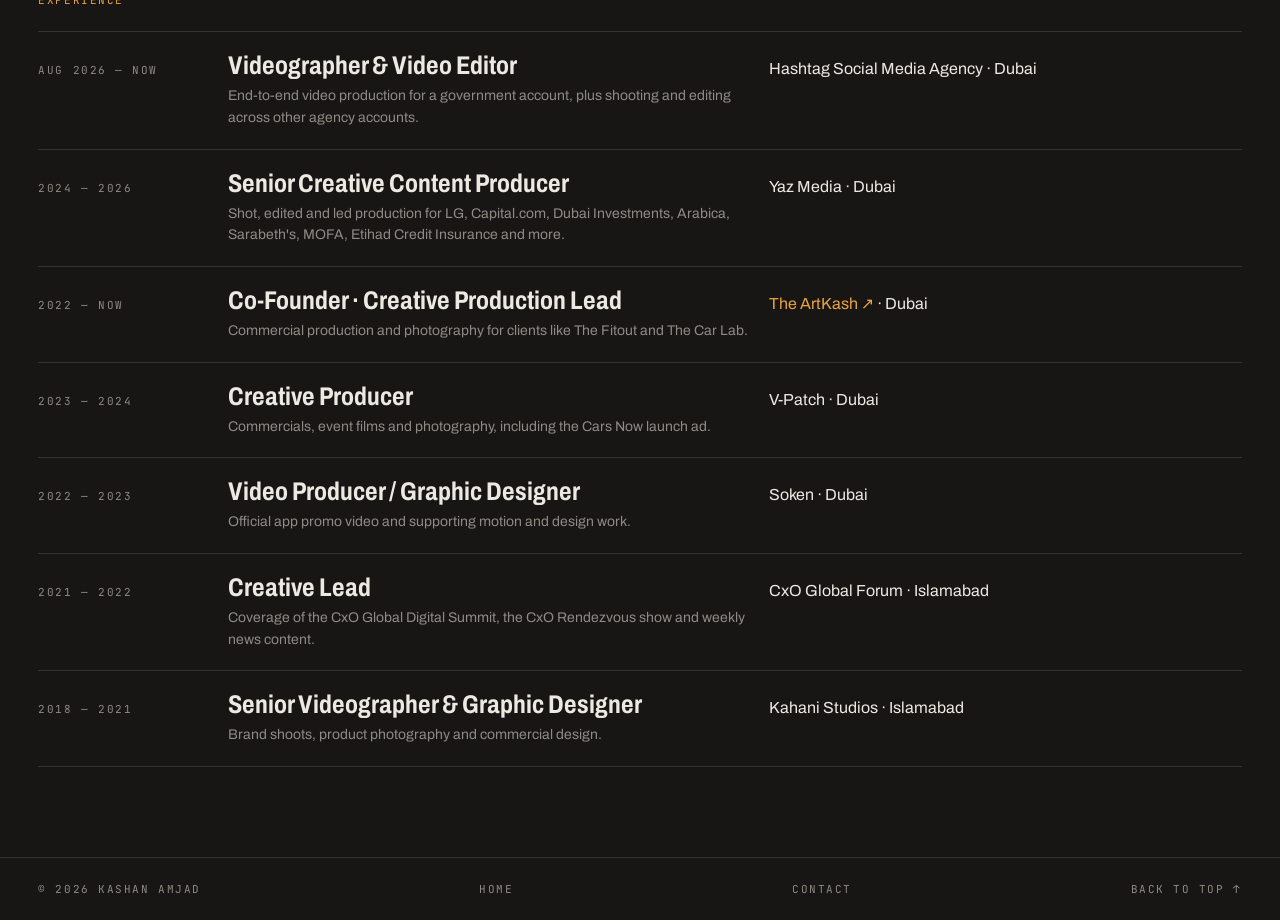
==== commit c72e81f7: "Always revalidate content JSON so edits show immediately Co-Authored-By: Claude Opus 5.5 <noreply@an" ====
--- a/about/index.html
+++ b/about/index.html
@@ -41,7 +41,7 @@
   </main>
 
   <footer class="site-footer mono"><span>© <span data-year></span> Kashan Amjad</span><a href="/">Home</a><a href="/#contact">Contact</a><a href="#top" data-top>Back to top ↑</a></footer>
-  <script src="/assets/js/common.js?v=4"></script>
+  <script src="/assets/js/common.js?v=5"></script>
   <script>
   (async () => {
     const { $, esc, load, header, reveal, fillProfile } = KA;
